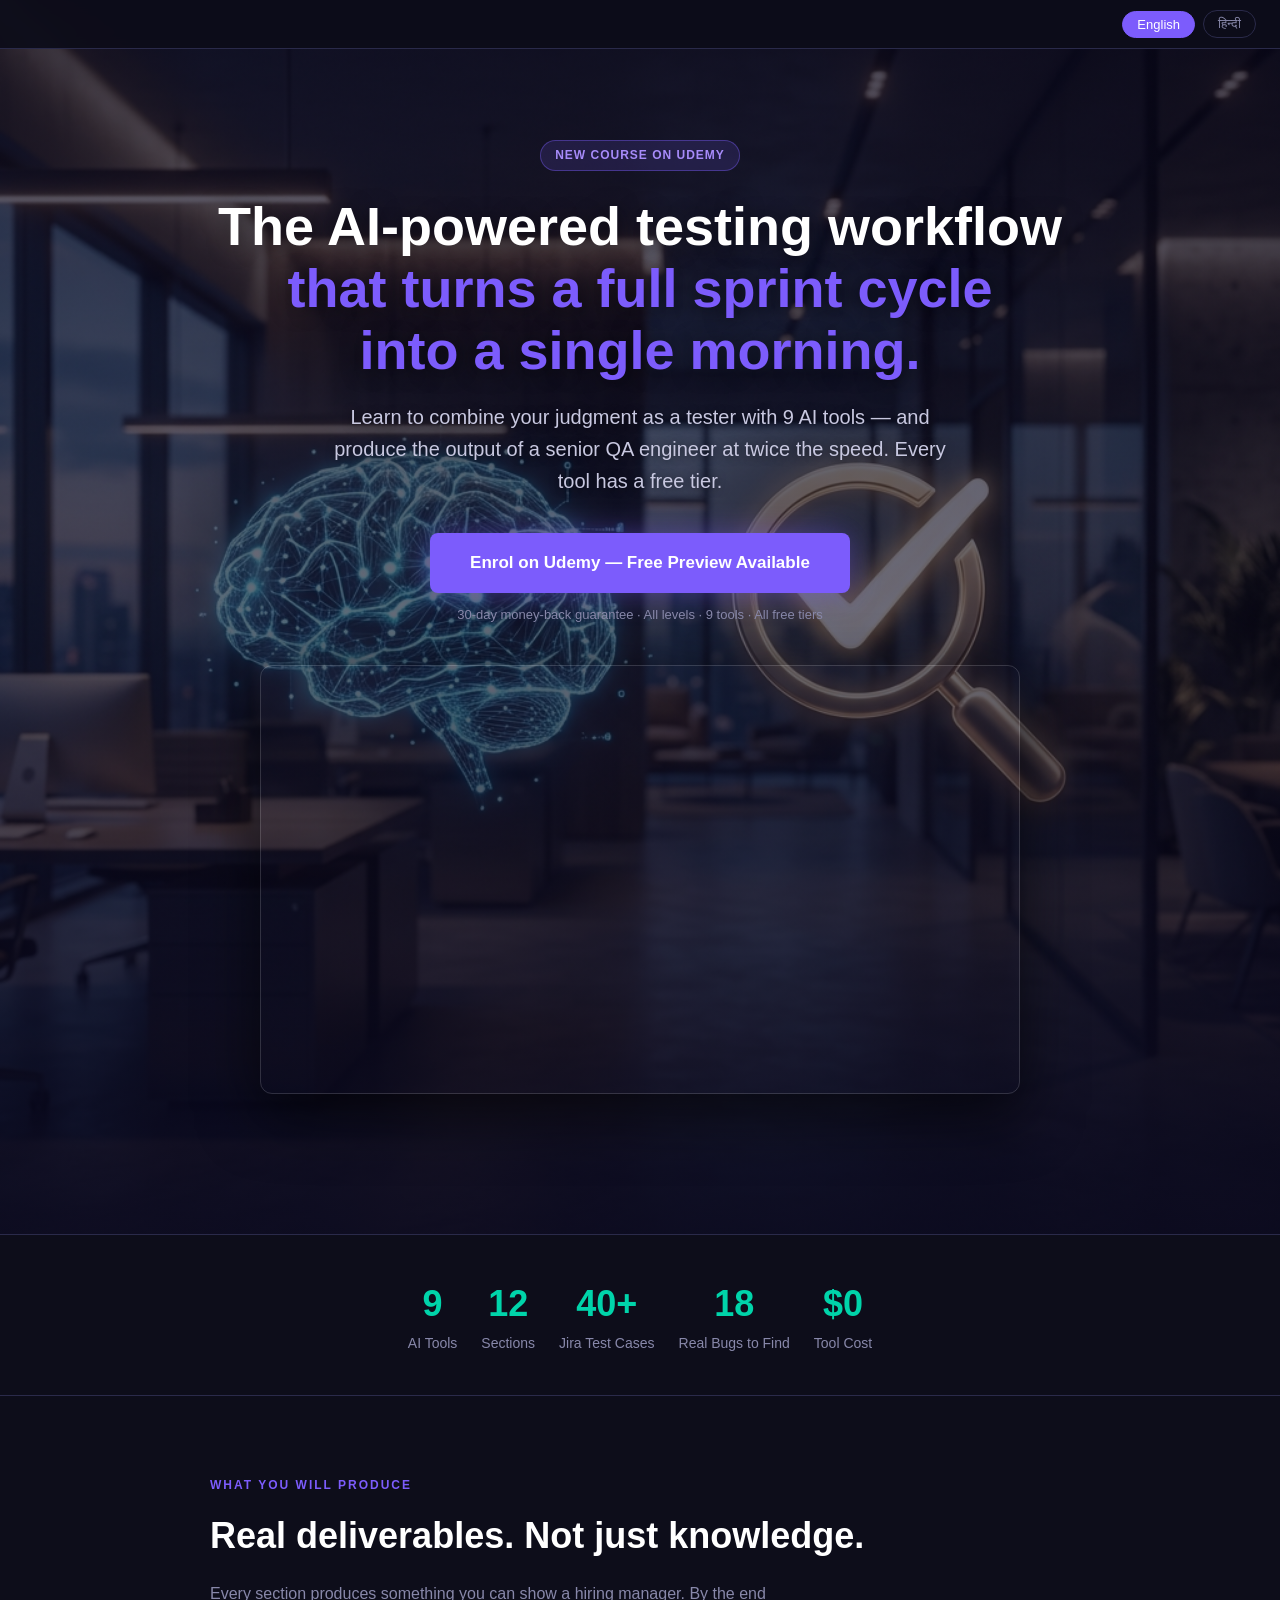
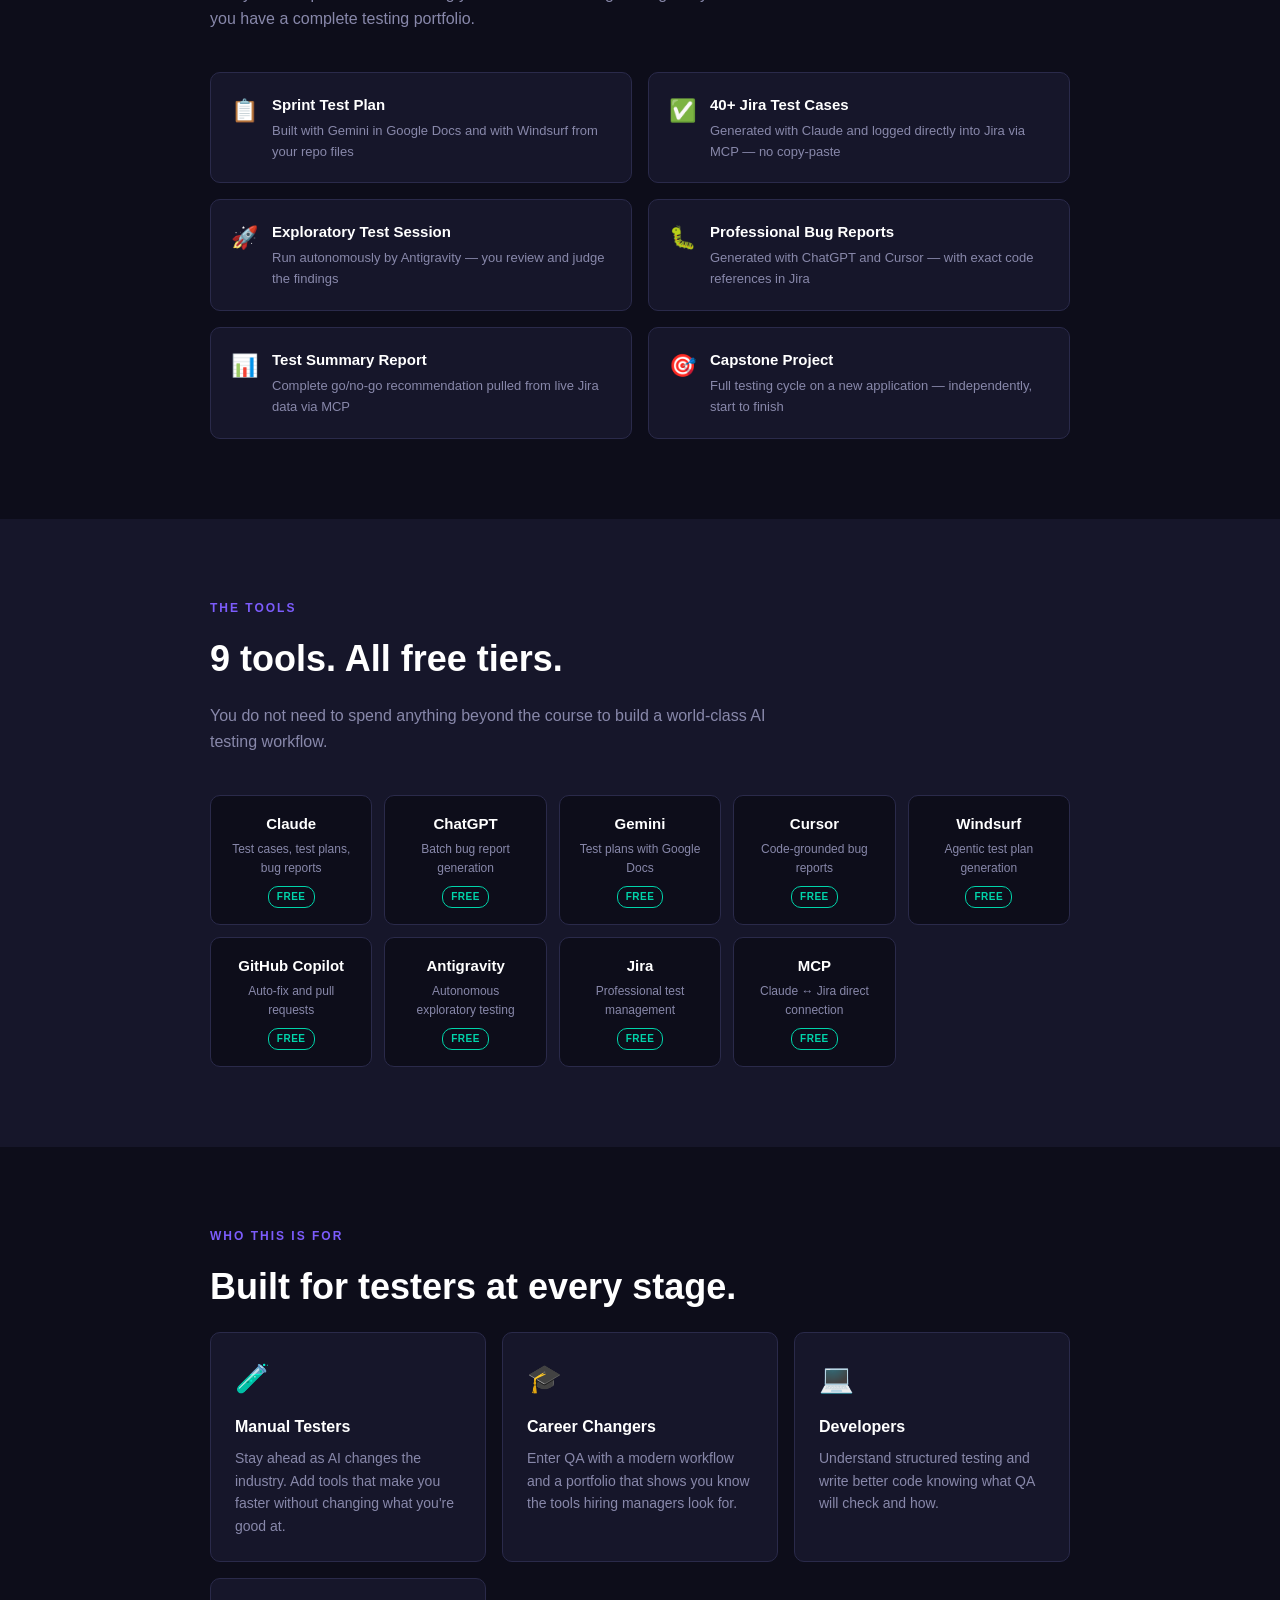
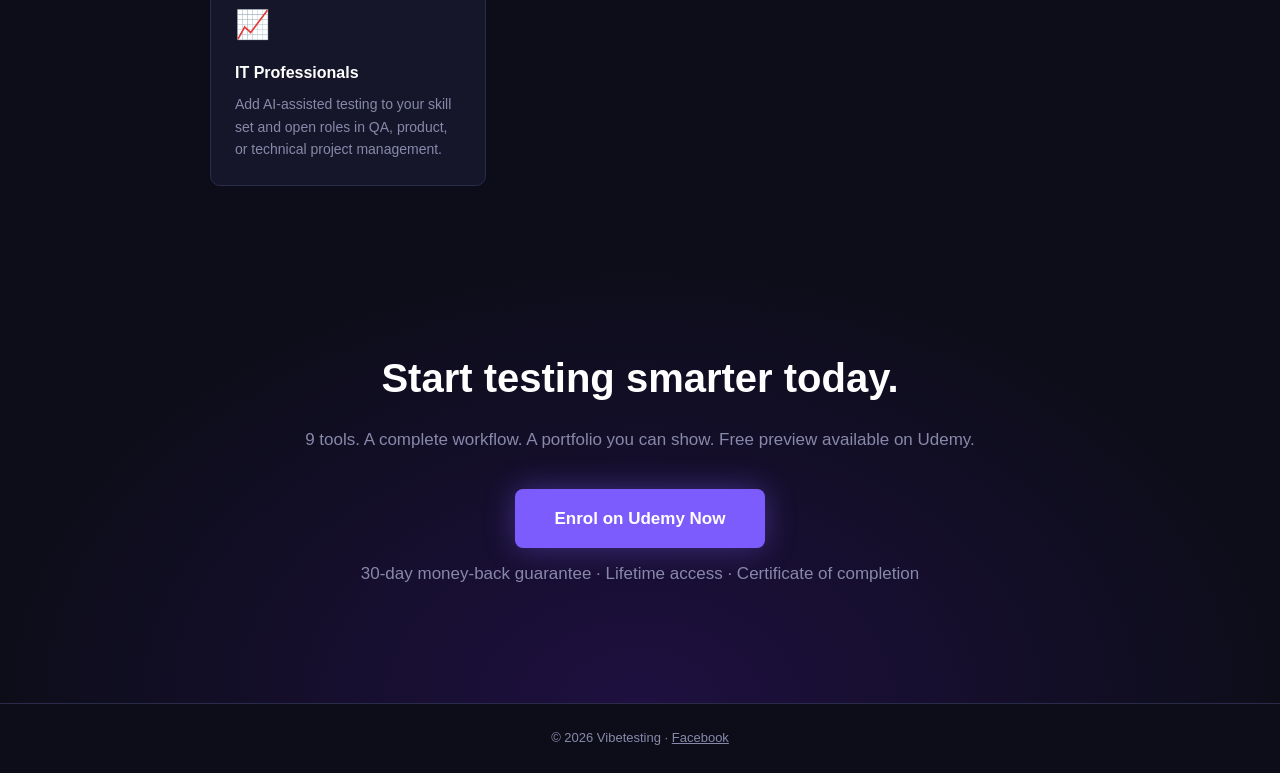
==== docs/index.html @ 184f2477 "Add Facebook Pixel 788749520782003" ====
<!DOCTYPE html>
<html lang="en">
<head>
  <meta charset="UTF-8" />
  <meta name="viewport" content="width=device-width, initial-scale=1.0" />
  <title>Vibetesting in 2026 — Manual Testing with AI Tools</title>
  <meta name="description" content="Learn the AI-powered testing workflow that turns a full sprint cycle into a single morning. 9 tools. All free tiers. Real deliverables." />

  <!-- Facebook Pixel -->
  <script>
    !function(f,b,e,v,n,t,s){if(f.fbq)return;n=f.fbq=function(){n.callMethod?
    n.callMethod.apply(n,arguments):n.queue.push(arguments)};if(!f._fbq)f._fbq=n;
    n.push=n;n.loaded=!0;n.version='2.0';n.queue=[];t=b.createElement(e);t.async=!0;
    t.src=v;s=b.getElementsByTagName(e)[0];s.parentNode.insertBefore(t,s)}(window,
    document,'script','https://connect.facebook.net/en_US/fbevents.js');
    fbq('init', '788749520782003');
    fbq('track', 'PageView');
  </script>
  <noscript>
    <img height="1" width="1" style="display:none"
      src="https://www.facebook.com/tr?id=788749520782003&ev=PageView&noscript=1"/>
  </noscript>
  <!-- End Facebook Pixel -->

  <style>
    *, *::before, *::after { box-sizing: border-box; margin: 0; padding: 0; }

    :root {
      --bg:       #0d0d1a;
      --surface:  #16162a;
      --border:   #2a2a4a;
      --accent:   #7c5cfc;
      --accent2:  #00d4aa;
      --text:     #e8e8f0;
      --muted:    #8888aa;
      --white:    #ffffff;
    }

    html { scroll-behavior: smooth; }

    body {
      font-family: -apple-system, BlinkMacSystemFont, 'Segoe UI', sans-serif;
      background: var(--bg);
      color: var(--text);
      line-height: 1.6;
    }

    /* ── LANGUAGE TOGGLE ── */
    .lang-bar {
      position: fixed;
      top: 0; left: 0; right: 0;
      z-index: 100;
      background: rgba(13,13,26,0.95);
      backdrop-filter: blur(8px);
      border-bottom: 1px solid var(--border);
      display: flex;
      justify-content: flex-end;
      align-items: center;
      padding: 10px 24px;
      gap: 8px;
    }
    .lang-btn {
      padding: 5px 14px;
      border-radius: 20px;
      border: 1px solid var(--border);
      background: transparent;
      color: var(--muted);
      font-size: 13px;
      cursor: pointer;
      transition: all 0.2s;
    }
    .lang-btn.active {
      background: var(--accent);
      border-color: var(--accent);
      color: var(--white);
    }

    /* ── SECTIONS ── */
    section { padding: 80px 24px; }
    .container { max-width: 860px; margin: 0 auto; }

    /* ── HERO ── */
    .hero {
      min-height: 100vh;
      display: flex;
      align-items: center;
      text-align: center;
      position: relative;
      background: url('hero_bg.png') center center / cover no-repeat;
    }
    .hero::before {
      content: '';
      position: absolute;
      inset: 0;
      background: linear-gradient(to bottom,
        rgba(10,8,30,0.72) 0%,
        rgba(10,8,30,0.60) 50%,
        rgba(10,8,30,0.85) 100%);
    }
    .hero .container {
      position: relative;
      z-index: 1;
      display: flex;
      flex-direction: column;
      align-items: center;
      gap: 40px;
      padding-top: 60px;
      padding-bottom: 60px;
      text-align: center;
    }
    .hero-text { width: 100%; }
    .hero-video {
      width: 100%;
      max-width: 760px;
      border-radius: 12px;
      overflow: hidden;
      border: 1px solid rgba(255,255,255,0.15);
      box-shadow: 0 20px 60px rgba(0,0,0,0.6);
    }
    .hero-video iframe {
      width: 100%;
      aspect-ratio: 16/9;
      display: block;
    }
    .hero .badge {
      display: inline-block;
      background: rgba(124,92,252,0.15);
      border: 1px solid rgba(124,92,252,0.4);
      color: #a78bfa;
      font-size: 12px;
      font-weight: 600;
      letter-spacing: 1px;
      text-transform: uppercase;
      padding: 5px 14px;
      border-radius: 20px;
      margin-bottom: 24px;
    }
    .hero h1 {
      font-size: clamp(28px, 5vw, 54px);
      font-weight: 800;
      line-height: 1.15;
      color: var(--white);
      margin-bottom: 20px;
      text-shadow: 0 2px 20px rgba(0,0,0,0.5);
    }
    .hero h1 span { color: var(--accent); }
    .hero p.subtitle {
      font-size: clamp(16px, 2.5vw, 20px);
      color: #c8c8e0;
      max-width: 620px;
      margin: 0 auto 36px;
      text-shadow: 0 1px 8px rgba(0,0,0,0.5);
    }
    .cta-btn {
      display: inline-block;
      background: var(--accent);
      color: var(--white);
      font-size: 17px;
      font-weight: 700;
      padding: 16px 40px;
      border-radius: 8px;
      text-decoration: none;
      transition: transform 0.2s, box-shadow 0.2s;
      box-shadow: 0 0 30px rgba(124,92,252,0.4);
    }
    .cta-btn:hover {
      transform: translateY(-2px);
      box-shadow: 0 0 40px rgba(124,92,252,0.6);
    }
    .cta-note {
      font-size: 13px;
      color: var(--muted);
      margin-top: 12px;
    }


    /* ── STATS ── */
    .stats {
      display: flex;
      gap: 24px;
      justify-content: center;
      flex-wrap: wrap;
      padding: 40px 24px;
      border-top: 1px solid var(--border);
      border-bottom: 1px solid var(--border);
    }
    .stat {
      text-align: center;
    }
    .stat .number {
      font-size: 36px;
      font-weight: 800;
      color: var(--accent2);
    }
    .stat .label {
      font-size: 14px;
      color: var(--muted);
    }

    /* ── DELIVERABLES ── */
    .section-label {
      font-size: 12px;
      font-weight: 700;
      letter-spacing: 2px;
      text-transform: uppercase;
      color: var(--accent);
      margin-bottom: 12px;
    }
    .section-title {
      font-size: clamp(22px, 4vw, 36px);
      font-weight: 800;
      color: var(--white);
      margin-bottom: 16px;
    }
    .section-sub {
      color: var(--muted);
      margin-bottom: 40px;
      max-width: 560px;
    }
    .deliverables {
      display: grid;
      grid-template-columns: repeat(auto-fit, minmax(280px, 1fr));
      gap: 16px;
    }
    .deliverable {
      background: var(--surface);
      border: 1px solid var(--border);
      border-radius: 10px;
      padding: 20px;
      display: flex;
      gap: 14px;
      align-items: flex-start;
    }
    .deliverable .icon {
      font-size: 22px;
      flex-shrink: 0;
    }
    .deliverable h3 {
      font-size: 15px;
      font-weight: 700;
      color: var(--white);
      margin-bottom: 4px;
    }
    .deliverable p {
      font-size: 13px;
      color: var(--muted);
    }

    /* ── TOOLS ── */
    .tools-section { background: var(--surface); }
    .tools-grid {
      display: grid;
      grid-template-columns: repeat(auto-fit, minmax(160px, 1fr));
      gap: 12px;
    }
    .tool-card {
      background: var(--bg);
      border: 1px solid var(--border);
      border-radius: 10px;
      padding: 16px;
      text-align: center;
    }
    .tool-card .tool-name {
      font-size: 15px;
      font-weight: 700;
      color: var(--white);
      margin-bottom: 4px;
    }
    .tool-card .tool-use {
      font-size: 12px;
      color: var(--muted);
    }
    .tool-card .free-badge {
      display: inline-block;
      margin-top: 8px;
      font-size: 10px;
      font-weight: 700;
      text-transform: uppercase;
      letter-spacing: 0.5px;
      color: var(--accent2);
      border: 1px solid var(--accent2);
      padding: 2px 8px;
      border-radius: 10px;
    }

    /* ── FOR WHO ── */
    .for-who-grid {
      display: grid;
      grid-template-columns: repeat(auto-fit, minmax(220px, 1fr));
      gap: 16px;
    }
    .for-card {
      background: var(--surface);
      border: 1px solid var(--border);
      border-radius: 10px;
      padding: 24px;
    }
    .for-card .icon { font-size: 28px; margin-bottom: 12px; }
    .for-card h3 { font-size: 16px; font-weight: 700; color: var(--white); margin-bottom: 8px; }
    .for-card p { font-size: 14px; color: var(--muted); }

    /* ── FINAL CTA ── */
    .final-cta {
      text-align: center;
      background: radial-gradient(ellipse at 50% 100%, #1e1040 0%, var(--bg) 70%);
    }
    .final-cta h2 {
      font-size: clamp(24px, 4vw, 40px);
      font-weight: 800;
      color: var(--white);
      margin-bottom: 16px;
    }
    .final-cta p { color: var(--muted); margin-bottom: 36px; font-size: 17px; }

    /* ── FOOTER ── */
    footer {
      text-align: center;
      padding: 24px;
      border-top: 1px solid var(--border);
      color: var(--muted);
      font-size: 13px;
    }

    /* ── LANGUAGE VISIBILITY ── */
    [data-lang="hi"] { display: none; }
    body.lang-hi [data-lang="en"] { display: none; }
    body.lang-hi [data-lang="hi"] { display: block; }
    body.lang-hi .deliverable [data-lang="hi"],
    body.lang-hi .tool-card [data-lang="hi"],
    body.lang-hi .for-card [data-lang="hi"],
    body.lang-hi .stat [data-lang="hi"] { display: block; }
    .deliverable [data-lang="hi"],
    .tool-card [data-lang="hi"],
    .for-card [data-lang="hi"],
    .stat [data-lang="hi"] { display: none; }

    @media (max-width: 600px) {
      .stats { gap: 32px; }
      section { padding: 60px 20px; }
    }
  </style>
</head>
<body>

  <!-- Language bar -->
  <div class="lang-bar">
    <button class="lang-btn active" onclick="setLang('en')" id="btn-en">English</button>
    <button class="lang-btn" onclick="setLang('hi')" id="btn-hi">हिन्दी</button>
  </div>

  <!-- ── HERO ── -->
  <section class="hero">
    <div class="container">
      <div class="hero-text">
        <div class="badge">New Course on Udemy</div>

        <h1 data-lang="en">The AI-powered testing workflow<br><span>that turns a full sprint cycle<br>into a single morning.</span></h1>
        <h1 data-lang="hi">AI-संचालित टेस्टिंग वर्कफ़्लो<br><span>जो एक पूरे स्प्रिंट को<br>एक सुबह में पूरा करता है।</span></h1>

        <p class="subtitle" data-lang="en">Learn to combine your judgment as a tester with 9 AI tools — and produce the output of a senior QA engineer at twice the speed. Every tool has a free tier.</p>
        <p class="subtitle" data-lang="hi">9 AI टूल्स के साथ अपनी टेस्टर की समझ को जोड़ना सीखें — और एक सीनियर QA इंजीनियर का आउटपुट दोगुनी स्पीड से तैयार करें। हर टूल का फ्री टियर है।</p>

        <a href="PASTE_YOUR_UDEMY_REFERRAL_LINK_HERE" class="cta-btn" onclick="fbq('track', 'Lead')" target="_blank" rel="noopener">
          <span data-lang="en">Enrol on Udemy — Free Preview Available</span>
          <span data-lang="hi" style="display:none">Udemy पर एनरोल करें — फ्री प्रीव्यू उपलब्ध</span>
        </a>
        <p class="cta-note" data-lang="en">30-day money-back guarantee · All levels · 9 tools · All free tiers</p>
        <p class="cta-note" data-lang="hi">30 दिन की मनी-बैक गारंटी · सभी स्तर · 9 टूल्स · सभी फ्री</p>
      </div>

      <div class="hero-video">
        <iframe
          src="https://www.youtube.com/embed/sXmSjo7NZlE?rel=0&modestbranding=1"
          title="Vibetesting in 2026 — Course Preview"
          frameborder="0"
          allow="accelerometer; autoplay; clipboard-write; encrypted-media; gyroscope; picture-in-picture"
          allowfullscreen>
        </iframe>
      </div>
    </div>
  </section>

  <!-- ── STATS ── -->
  <div class="stats">
    <div class="stat">
      <div class="number">9</div>
      <div class="label" data-lang="en">AI Tools</div>
      <div class="label" data-lang="hi">AI टूल्स</div>
    </div>
    <div class="stat">
      <div class="number">12</div>
      <div class="label" data-lang="en">Sections</div>
      <div class="label" data-lang="hi">सेक्शन</div>
    </div>
    <div class="stat">
      <div class="number">40+</div>
      <div class="label" data-lang="en">Jira Test Cases</div>
      <div class="label" data-lang="hi">Jira टेस्ट केसेस</div>
    </div>
    <div class="stat">
      <div class="number">18</div>
      <div class="label" data-lang="en">Real Bugs to Find</div>
      <div class="label" data-lang="hi">असली बग्स</div>
    </div>
    <div class="stat">
      <div class="number">$0</div>
      <div class="label" data-lang="en">Tool Cost</div>
      <div class="label" data-lang="hi">टूल की लागत</div>
    </div>
  </div>

  <!-- ── DELIVERABLES ── -->
  <section>
    <div class="container">
      <div class="section-label" data-lang="en">What You Will Produce</div>
      <div class="section-label" data-lang="hi">आप क्या बनाएंगे</div>

      <h2 class="section-title" data-lang="en">Real deliverables. Not just knowledge.</h2>
      <h2 class="section-title" data-lang="hi">असली आउटपुट। सिर्फ ज्ञान नहीं।</h2>

      <p class="section-sub" data-lang="en">Every section produces something you can show a hiring manager. By the end you have a complete testing portfolio.</p>
      <p class="section-sub" data-lang="hi">हर सेक्शन में कुछ ऐसा बनता है जो आप hiring manager को दिखा सकते हैं। अंत में आपके पास एक पूरा testing portfolio होगा।</p>

      <div class="deliverables">
        <div class="deliverable">
          <div class="icon">📋</div>
          <div>
            <h3 data-lang="en">Sprint Test Plan</h3>
            <h3 data-lang="hi">स्प्रिंट टेस्ट प्लान</h3>
            <p data-lang="en">Built with Gemini in Google Docs and with Windsurf from your repo files</p>
            <p data-lang="hi">Gemini और Windsurf से repo फाइल्स के आधार पर तैयार</p>
          </div>
        </div>
        <div class="deliverable">
          <div class="icon">✅</div>
          <div>
            <h3 data-lang="en">40+ Jira Test Cases</h3>
            <h3 data-lang="hi">40+ Jira टेस्ट केसेस</h3>
            <p data-lang="en">Generated with Claude and logged directly into Jira via MCP — no copy-paste</p>
            <p data-lang="hi">Claude से बनाए और MCP के जरिए सीधे Jira में लॉग किए</p>
          </div>
        </div>
        <div class="deliverable">
          <div class="icon">🚀</div>
          <div>
            <h3 data-lang="en">Exploratory Test Session</h3>
            <h3 data-lang="hi">एक्सप्लोरेटरी टेस्ट सेशन</h3>
            <p data-lang="en">Run autonomously by Antigravity — you review and judge the findings</p>
            <p data-lang="hi">Antigravity द्वारा स्वचालित रूप से चलाया गया — आप findings की समीक्षा करें</p>
          </div>
        </div>
        <div class="deliverable">
          <div class="icon">🐛</div>
          <div>
            <h3 data-lang="en">Professional Bug Reports</h3>
            <h3 data-lang="hi">प्रोफेशनल बग रिपोर्ट</h3>
            <p data-lang="en">Generated with ChatGPT and Cursor — with exact code references in Jira</p>
            <p data-lang="hi">ChatGPT और Cursor से बनाई गई — Jira में exact code references के साथ</p>
          </div>
        </div>
        <div class="deliverable">
          <div class="icon">📊</div>
          <div>
            <h3 data-lang="en">Test Summary Report</h3>
            <h3 data-lang="hi">टेस्ट समरी रिपोर्ट</h3>
            <p data-lang="en">Complete go/no-go recommendation pulled from live Jira data via MCP</p>
            <p data-lang="hi">MCP के जरिए live Jira data से complete go/no-go recommendation</p>
          </div>
        </div>
        <div class="deliverable">
          <div class="icon">🎯</div>
          <div>
            <h3 data-lang="en">Capstone Project</h3>
            <h3 data-lang="hi">कैपस्टोन प्रोजेक्ट</h3>
            <p data-lang="en">Full testing cycle on a new application — independently, start to finish</p>
            <p data-lang="hi">एक नए application पर पूरा testing cycle — स्वतंत्र रूप से, शुरू से अंत तक</p>
          </div>
        </div>
      </div>
    </div>
  </section>

  <!-- ── TOOLS ── -->
  <section class="tools-section">
    <div class="container">
      <div class="section-label" data-lang="en">The Tools</div>
      <div class="section-label" data-lang="hi">टूल्स</div>

      <h2 class="section-title" data-lang="en">9 tools. All free tiers.</h2>
      <h2 class="section-title" data-lang="hi">9 टूल्स। सभी फ्री।</h2>

      <p class="section-sub" data-lang="en">You do not need to spend anything beyond the course to build a world-class AI testing workflow.</p>
      <p class="section-sub" data-lang="hi">एक world-class AI testing workflow बनाने के लिए course के अलावा कुछ भी खर्च करने की जरूरत नहीं।</p>

      <div class="tools-grid">
        <div class="tool-card">
          <div class="tool-name">Claude</div>
          <div class="tool-use" data-lang="en">Test cases, test plans, bug reports</div>
          <div class="tool-use" data-lang="hi">टेस्ट केसेस, प्लान, बग रिपोर्ट</div>
          <div class="free-badge">Free</div>
        </div>
        <div class="tool-card">
          <div class="tool-name">ChatGPT</div>
          <div class="tool-use" data-lang="en">Batch bug report generation</div>
          <div class="tool-use" data-lang="hi">Batch बग रिपोर्ट</div>
          <div class="free-badge">Free</div>
        </div>
        <div class="tool-card">
          <div class="tool-name">Gemini</div>
          <div class="tool-use" data-lang="en">Test plans with Google Docs</div>
          <div class="tool-use" data-lang="hi">Google Docs के साथ टेस्ट प्लान</div>
          <div class="free-badge">Free</div>
        </div>
        <div class="tool-card">
          <div class="tool-name">Cursor</div>
          <div class="tool-use" data-lang="en">Code-grounded bug reports</div>
          <div class="tool-use" data-lang="hi">Code-based बग रिपोर्ट</div>
          <div class="free-badge">Free</div>
        </div>
        <div class="tool-card">
          <div class="tool-name">Windsurf</div>
          <div class="tool-use" data-lang="en">Agentic test plan generation</div>
          <div class="tool-use" data-lang="hi">Agentic टेस्ट प्लान</div>
          <div class="free-badge">Free</div>
        </div>
        <div class="tool-card">
          <div class="tool-name">GitHub Copilot</div>
          <div class="tool-use" data-lang="en">Auto-fix and pull requests</div>
          <div class="tool-use" data-lang="hi">Auto-fix और pull requests</div>
          <div class="free-badge">Free</div>
        </div>
        <div class="tool-card">
          <div class="tool-name">Antigravity</div>
          <div class="tool-use" data-lang="en">Autonomous exploratory testing</div>
          <div class="tool-use" data-lang="hi">स्वचालित exploratory testing</div>
          <div class="free-badge">Free</div>
        </div>
        <div class="tool-card">
          <div class="tool-name">Jira</div>
          <div class="tool-use" data-lang="en">Professional test management</div>
          <div class="tool-use" data-lang="hi">Professional टेस्ट मैनेजमेंट</div>
          <div class="free-badge">Free</div>
        </div>
        <div class="tool-card">
          <div class="tool-name">MCP</div>
          <div class="tool-use" data-lang="en">Claude ↔ Jira direct connection</div>
          <div class="tool-use" data-lang="hi">Claude ↔ Jira direct connection</div>
          <div class="free-badge">Free</div>
        </div>
      </div>
    </div>
  </section>

  <!-- ── FOR WHO ── -->
  <section>
    <div class="container">
      <div class="section-label" data-lang="en">Who This Is For</div>
      <div class="section-label" data-lang="hi">यह किसके लिए है</div>

      <h2 class="section-title" data-lang="en">Built for testers at every stage.</h2>
      <h2 class="section-title" data-lang="hi">हर स्तर के testers के लिए।</h2>

      <div class="for-who-grid">
        <div class="for-card">
          <div class="icon">🧪</div>
          <h3 data-lang="en">Manual Testers</h3>
          <h3 data-lang="hi">Manual Testers</h3>
          <p data-lang="en">Stay ahead as AI changes the industry. Add tools that make you faster without changing what you're good at.</p>
          <p data-lang="hi">AI के बदलाव के साथ आगे रहें। ऐसे टूल्स जोड़ें जो आपको तेज़ बनाएं।</p>
        </div>
        <div class="for-card">
          <div class="icon">🎓</div>
          <h3 data-lang="en">Career Changers</h3>
          <h3 data-lang="hi">Career Changers</h3>
          <p data-lang="en">Enter QA with a modern workflow and a portfolio that shows you know the tools hiring managers look for.</p>
          <p data-lang="hi">एक modern workflow और portfolio के साथ QA में प्रवेश करें।</p>
        </div>
        <div class="for-card">
          <div class="icon">💻</div>
          <h3 data-lang="en">Developers</h3>
          <h3 data-lang="hi">Developers</h3>
          <p data-lang="en">Understand structured testing and write better code knowing what QA will check and how.</p>
          <p data-lang="hi">Structured testing को समझें और बेहतर code लिखें।</p>
        </div>
        <div class="for-card">
          <div class="icon">📈</div>
          <h3 data-lang="en">IT Professionals</h3>
          <h3 data-lang="hi">IT Professionals</h3>
          <p data-lang="en">Add AI-assisted testing to your skill set and open roles in QA, product, or technical project management.</p>
          <p data-lang="hi">अपने skill set में AI-assisted testing जोड़ें।</p>
        </div>
      </div>
    </div>
  </section>

  <!-- ── FINAL CTA ── -->
  <section class="final-cta">
    <div class="container">
      <h2 data-lang="en">Start testing smarter today.</h2>
      <h2 data-lang="hi">आज से smarter testing शुरू करें।</h2>

      <p data-lang="en">9 tools. A complete workflow. A portfolio you can show. Free preview available on Udemy.</p>
      <p data-lang="hi">9 टूल्स। एक पूरा workflow। एक portfolio जो आप दिखा सकते हैं। Udemy पर फ्री प्रीव्यू उपलब्ध।</p>

      <a href="PASTE_YOUR_UDEMY_REFERRAL_LINK_HERE" class="cta-btn" onclick="fbq('track', 'Lead')" target="_blank" rel="noopener">
        <span data-lang="en">Enrol on Udemy Now</span>
        <span data-lang="hi" style="display:none">अभी Udemy पर एनरोल करें</span>
      </a>
      <p class="cta-note" data-lang="en">30-day money-back guarantee · Lifetime access · Certificate of completion</p>
      <p class="cta-note" data-lang="hi">30 दिन की मनी-बैक गारंटी · Lifetime access · Completion certificate</p>
    </div>
  </section>

  <footer>
    <p data-lang="en">© 2026 Vibetesting · <a href="https://www.facebook.com/vibetesting" style="color:var(--muted)">Facebook</a></p>
    <p data-lang="hi">© 2026 Vibetesting · <a href="https://www.facebook.com/vibetesting" style="color:var(--muted)">Facebook</a></p>
  </footer>

  <script>
    function setLang(lang) {
      document.body.classList.toggle('lang-hi', lang === 'hi');
      document.getElementById('btn-en').classList.toggle('active', lang === 'en');
      document.getElementById('btn-hi').classList.toggle('active', lang === 'hi');

      // Handle inline spans inside buttons
      document.querySelectorAll('.cta-btn span[data-lang]').forEach(el => {
        el.style.display = el.dataset.lang === lang ? 'inline' : 'none';
      });
    }
  </script>

</body>
</html>
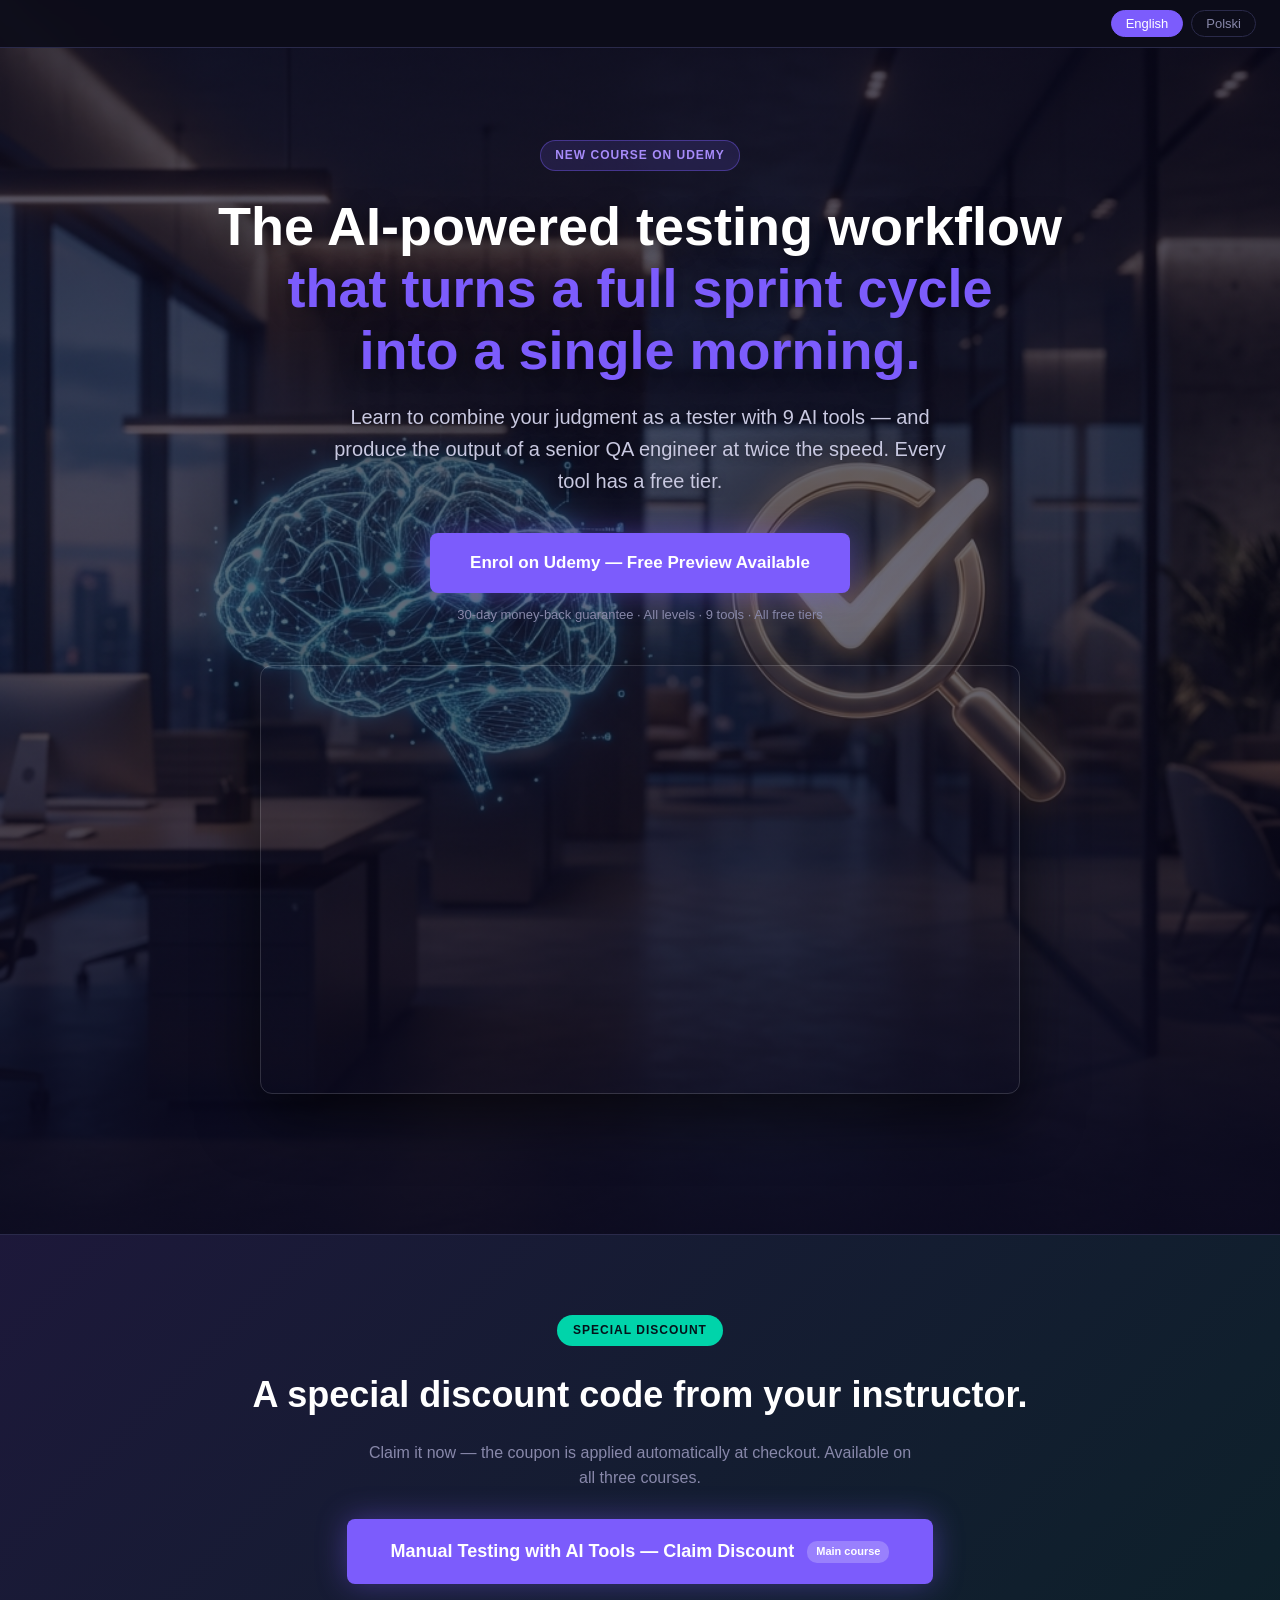
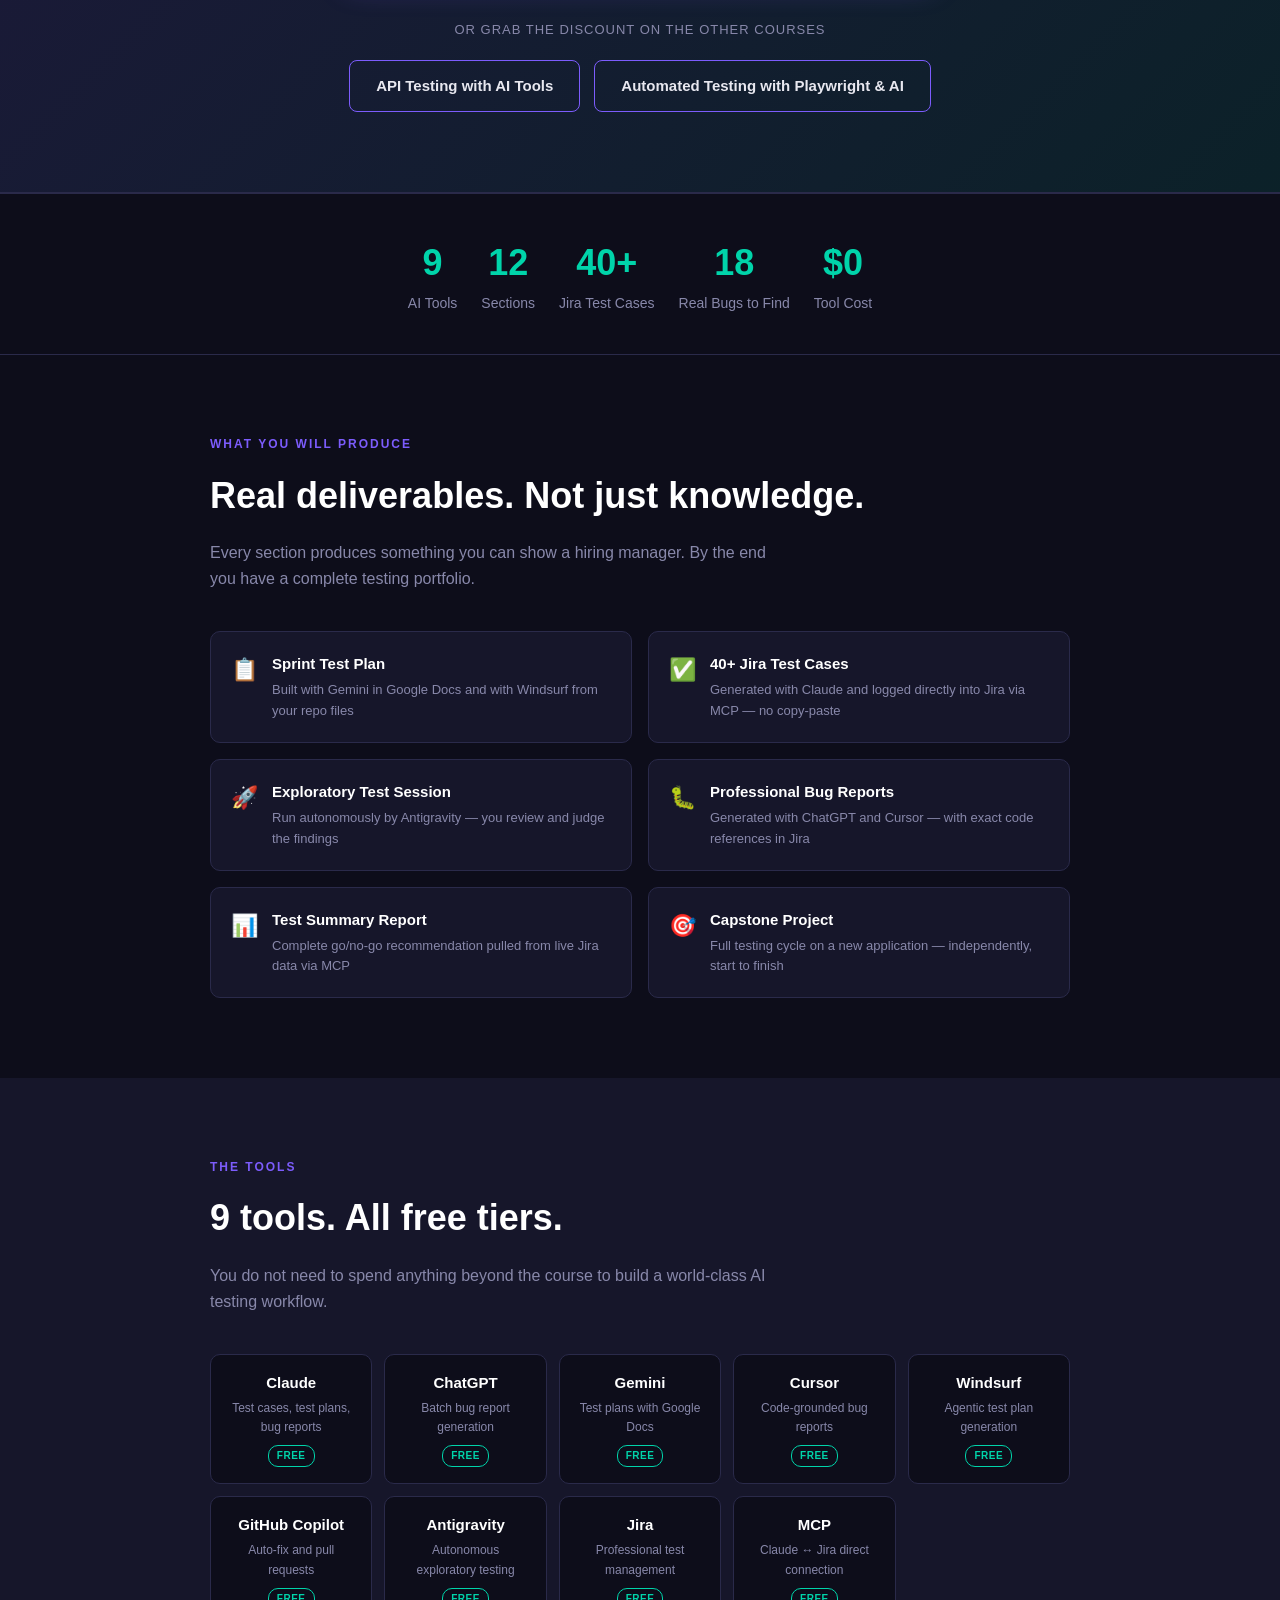
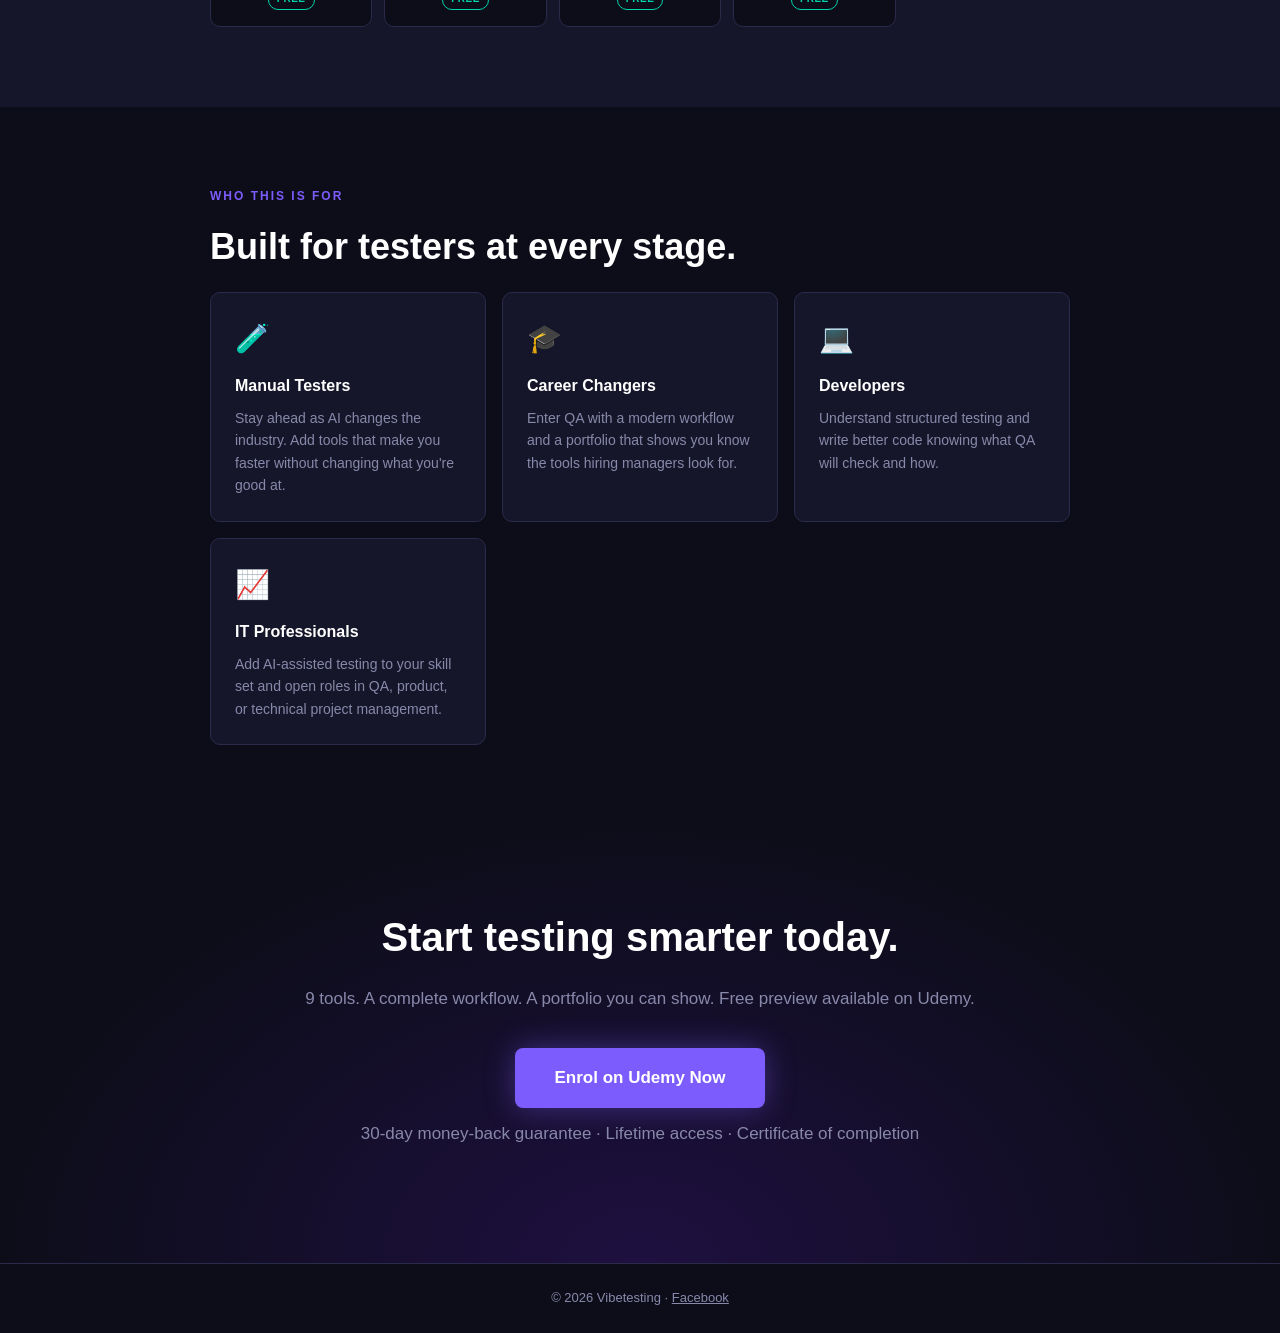
==== commit a704070c: "Add Polish language + special discount section for 3 courses - Replace Hindi with Polish across all " ====
--- a/docs/index.html
+++ b/docs/index.html
@@ -6,6 +6,8 @@
   <title>Vibetesting in 2026 — Manual Testing with AI Tools</title>
   <meta name="description" content="Learn the AI-powered testing workflow that turns a full sprint cycle into a single morning. 9 tools. All free tiers. Real deliverables." />
 
+  <meta name="facebook-domain-verification" content="fhzmi4gh1k70zel8bx4sc9qazr2sea" />
+
   <!-- Facebook Pixel -->
   <script>
     !function(f,b,e,v,n,t,s){if(f.fbq)return;n=f.fbq=function(){n.callMethod?
@@ -13,12 +15,12 @@
     n.push=n;n.loaded=!0;n.version='2.0';n.queue=[];t=b.createElement(e);t.async=!0;
     t.src=v;s=b.getElementsByTagName(e)[0];s.parentNode.insertBefore(t,s)}(window,
     document,'script','https://connect.facebook.net/en_US/fbevents.js');
-    fbq('init', '788749520782003');
+    fbq('init', '2131315400982836');
     fbq('track', 'PageView');
   </script>
   <noscript>
     <img height="1" width="1" style="display:none"
-      src="https://www.facebook.com/tr?id=788749520782003&ev=PageView&noscript=1"/>
+      src="https://www.facebook.com/tr?id=2131315400982836&ev=PageView&noscript=1"/>
   </noscript>
   <!-- End Facebook Pixel -->
 
@@ -173,6 +175,72 @@
       margin-top: 12px;
     }
 
+    /* ── SPECIAL OFFER ── */
+    .special-offer {
+      text-align: center;
+      background: linear-gradient(135deg, rgba(124,92,252,0.14), rgba(0,212,170,0.10));
+      border-top: 1px solid var(--border);
+      border-bottom: 1px solid var(--border);
+    }
+    .offer-badge {
+      display: inline-block;
+      background: var(--accent2);
+      color: #04121a;
+      font-weight: 700;
+      font-size: 12px;
+      letter-spacing: 1px;
+      text-transform: uppercase;
+      padding: 6px 16px;
+      border-radius: 20px;
+      margin-bottom: 20px;
+    }
+    .offer-buttons {
+      display: flex;
+      flex-direction: column;
+      align-items: center;
+      gap: 16px;
+      margin-top: 28px;
+    }
+    .cta-btn.primary-offer {
+      font-size: 18px;
+      padding: 18px 44px;
+    }
+    .offer-tag {
+      display: inline-block;
+      margin-left: 8px;
+      font-size: 11px;
+      font-weight: 700;
+      background: rgba(255,255,255,0.22);
+      padding: 2px 9px;
+      border-radius: 10px;
+      vertical-align: middle;
+    }
+    .secondary-row {
+      display: flex;
+      gap: 14px;
+      flex-wrap: wrap;
+      justify-content: center;
+    }
+    .cta-btn.secondary {
+      background: transparent;
+      color: var(--text);
+      border: 1px solid var(--accent);
+      box-shadow: none;
+      font-size: 15px;
+      padding: 13px 26px;
+    }
+    .cta-btn.secondary:hover {
+      background: rgba(124,92,252,0.18);
+      box-shadow: none;
+    }
+    .offer-courses-label {
+      font-size: 13px;
+      color: var(--muted);
+      margin-top: 20px;
+      margin-bottom: 4px;
+      text-transform: uppercase;
+      letter-spacing: 1px;
+    }
 
     /* ── STATS ── */
     .stats {
@@ -322,17 +390,17 @@
     }
 
     /* ── LANGUAGE VISIBILITY ── */
-    [data-lang="hi"] { display: none; }
-    body.lang-hi [data-lang="en"] { display: none; }
-    body.lang-hi [data-lang="hi"] { display: block; }
-    body.lang-hi .deliverable [data-lang="hi"],
-    body.lang-hi .tool-card [data-lang="hi"],
-    body.lang-hi .for-card [data-lang="hi"],
-    body.lang-hi .stat [data-lang="hi"] { display: block; }
-    .deliverable [data-lang="hi"],
-    .tool-card [data-lang="hi"],
-    .for-card [data-lang="hi"],
-    .stat [data-lang="hi"] { display: none; }
+    [data-lang="pl"] { display: none; }
+    body.lang-pl [data-lang="en"] { display: none; }
+    body.lang-pl [data-lang="pl"] { display: block; }
+    body.lang-pl .deliverable [data-lang="pl"],
+    body.lang-pl .tool-card [data-lang="pl"],
+    body.lang-pl .for-card [data-lang="pl"],
+    body.lang-pl .stat [data-lang="pl"] { display: block; }
+    .deliverable [data-lang="pl"],
+    .tool-card [data-lang="pl"],
+    .for-card [data-lang="pl"],
+    .stat [data-lang="pl"] { display: none; }
 
     @media (max-width: 600px) {
       .stats { gap: 32px; }
@@ -345,7 +413,7 @@
   <!-- Language bar -->
   <div class="lang-bar">
     <button class="lang-btn active" onclick="setLang('en')" id="btn-en">English</button>
-    <button class="lang-btn" onclick="setLang('hi')" id="btn-hi">हिन्दी</button>
+    <button class="lang-btn" onclick="setLang('pl')" id="btn-pl">Polski</button>
   </div>
 
   <!-- ── HERO ── -->
@@ -355,17 +423,17 @@
         <div class="badge">New Course on Udemy</div>
 
         <h1 data-lang="en">The AI-powered testing workflow<br><span>that turns a full sprint cycle<br>into a single morning.</span></h1>
-        <h1 data-lang="hi">AI-संचालित टेस्टिंग वर्कफ़्लो<br><span>जो एक पूरे स्प्रिंट को<br>एक सुबह में पूरा करता है।</span></h1>
+        <h1 data-lang="pl">Testowy workflow napędzany AI,<br><span>który zamienia cały cykl sprintu<br>w jeden poranek.</span></h1>
 
         <p class="subtitle" data-lang="en">Learn to combine your judgment as a tester with 9 AI tools — and produce the output of a senior QA engineer at twice the speed. Every tool has a free tier.</p>
-        <p class="subtitle" data-lang="hi">9 AI टूल्स के साथ अपनी टेस्टर की समझ को जोड़ना सीखें — और एक सीनियर QA इंजीनियर का आउटपुट दोगुनी स्पीड से तैयार करें। हर टूल का फ्री टियर है।</p>
-
-        <a href="PASTE_YOUR_UDEMY_REFERRAL_LINK_HERE" class="cta-btn" onclick="fbq('track', 'Lead')" target="_blank" rel="noopener">
+        <p class="subtitle" data-lang="pl">Naucz się łączyć swoją wiedzę testera z 9 narzędziami AI — i twórz efekty pracy starszego inżyniera QA dwa razy szybciej. Każde narzędzie ma darmowy plan.</p>
+
+        <a href="https://www.udemy.com/course/vibetesting-in-2026/?couponCode=40F3C1D1B196C6DA8101" class="cta-btn" onclick="fbq('track', 'Lead')" target="_blank" rel="noopener">
           <span data-lang="en">Enrol on Udemy — Free Preview Available</span>
-          <span data-lang="hi" style="display:none">Udemy पर एनरोल करें — फ्री प्रीव्यू उपलब्ध</span>
+          <span data-lang="pl" style="display:none">Zapisz się na Udemy — dostępny darmowy podgląd</span>
         </a>
         <p class="cta-note" data-lang="en">30-day money-back guarantee · All levels · 9 tools · All free tiers</p>
-        <p class="cta-note" data-lang="hi">30 दिन की मनी-बैक गारंटी · सभी स्तर · 9 टूल्स · सभी फ्री</p>
+        <p class="cta-note" data-lang="pl">30-dniowa gwarancja zwrotu pieniędzy · Wszystkie poziomy · 9 narzędzi · Wszystkie darmowe</p>
       </div>
 
       <div class="hero-video">
@@ -380,32 +448,79 @@
     </div>
   </section>
 
+  <!-- ── SPECIAL OFFER ── -->
+  <section class="special-offer">
+    <div class="container">
+      <div class="offer-badge">
+        <span data-lang="en">Special Discount</span>
+        <span data-lang="pl" style="display:none">Specjalna zniżka</span>
+      </div>
+
+      <h2 class="section-title" data-lang="en">A special discount code from your instructor.</h2>
+      <h2 class="section-title" data-lang="pl">Specjalny kod rabatowy od prowadzącego.</h2>
+
+      <p class="section-sub" style="margin: 0 auto;" data-lang="en">Claim it now — the coupon is applied automatically at checkout. Available on all three courses.</p>
+      <p class="section-sub" style="margin: 0 auto;" data-lang="pl">Odbierz go teraz — kod zostanie zastosowany automatycznie przy zakupie. Dostępny na wszystkich trzech kursach.</p>
+
+      <div class="offer-buttons">
+        <!-- MAIN COURSE — Manual Testing -->
+        <a href="https://www.udemy.com/course/vibetesting-in-2026/?couponCode=40F3C1D1B196C6DA8101" class="cta-btn primary-offer" onclick="fbq('track', 'Lead')" target="_blank" rel="noopener">
+          <span data-lang="en">Manual Testing with AI Tools — Claim Discount</span>
+          <span data-lang="pl" style="display:none">Manual Testing z narzędziami AI — Odbierz zniżkę</span>
+          <span class="offer-tag">
+            <span data-lang="en">Main course</span>
+            <span data-lang="pl" style="display:none">Kurs główny</span>
+          </span>
+        </a>
+
+        <div class="offer-courses-label">
+          <span data-lang="en">Or grab the discount on the other courses</span>
+          <span data-lang="pl" style="display:none">Albo odbierz zniżkę na pozostałe kursy</span>
+        </div>
+
+        <div class="secondary-row">
+          <!-- API Testing -->
+          <a href="https://www.udemy.com/course/vibe-testing-in-2026-api-testing-with-ai-tools/?couponCode=5EF4C17036D14B857814" class="cta-btn secondary" onclick="fbq('track', 'Lead')" target="_blank" rel="noopener">
+            <span data-lang="en">API Testing with AI Tools</span>
+            <span data-lang="pl" style="display:none">API Testing z narzędziami AI</span>
+          </a>
+
+          <!-- Playwright -->
+          <a href="https://www.udemy.com/course/vibetesting-in-2026-automated-testing-with-playwright-ai/?couponCode=2F4F4B8A409FAF528E2B" class="cta-btn secondary" onclick="fbq('track', 'Lead')" target="_blank" rel="noopener">
+            <span data-lang="en">Automated Testing with Playwright &amp; AI</span>
+            <span data-lang="pl" style="display:none">Automatyzacja testów z Playwright i AI</span>
+          </a>
+        </div>
+      </div>
+    </div>
+  </section>
+
   <!-- ── STATS ── -->
   <div class="stats">
     <div class="stat">
       <div class="number">9</div>
       <div class="label" data-lang="en">AI Tools</div>
-      <div class="label" data-lang="hi">AI टूल्स</div>
+      <div class="label" data-lang="pl">Narzędzia AI</div>
     </div>
     <div class="stat">
       <div class="number">12</div>
       <div class="label" data-lang="en">Sections</div>
-      <div class="label" data-lang="hi">सेक्शन</div>
+      <div class="label" data-lang="pl">Sekcje</div>
     </div>
     <div class="stat">
       <div class="number">40+</div>
       <div class="label" data-lang="en">Jira Test Cases</div>
-      <div class="label" data-lang="hi">Jira टेस्ट केसेस</div>
+      <div class="label" data-lang="pl">Przypadki testowe w Jira</div>
     </div>
     <div class="stat">
       <div class="number">18</div>
       <div class="label" data-lang="en">Real Bugs to Find</div>
-      <div class="label" data-lang="hi">असली बग्स</div>
+      <div class="label" data-lang="pl">Prawdziwe błędy do znalezienia</div>
     </div>
     <div class="stat">
       <div class="number">$0</div>
       <div class="label" data-lang="en">Tool Cost</div>
-      <div class="label" data-lang="hi">टूल की लागत</div>
+      <div class="label" data-lang="pl">Koszt narzędzi</div>
     </div>
   </div>
 
@@ -413,67 +528,67 @@
   <section>
     <div class="container">
       <div class="section-label" data-lang="en">What You Will Produce</div>
-      <div class="section-label" data-lang="hi">आप क्या बनाएंगे</div>
+      <div class="section-label" data-lang="pl">Co stworzysz</div>
 
       <h2 class="section-title" data-lang="en">Real deliverables. Not just knowledge.</h2>
-      <h2 class="section-title" data-lang="hi">असली आउटपुट। सिर्फ ज्ञान नहीं।</h2>
+      <h2 class="section-title" data-lang="pl">Prawdziwe rezultaty. Nie tylko wiedza.</h2>
 
       <p class="section-sub" data-lang="en">Every section produces something you can show a hiring manager. By the end you have a complete testing portfolio.</p>
-      <p class="section-sub" data-lang="hi">हर सेक्शन में कुछ ऐसा बनता है जो आप hiring manager को दिखा सकते हैं। अंत में आपके पास एक पूरा testing portfolio होगा।</p>
+      <p class="section-sub" data-lang="pl">Każda sekcja tworzy coś, co możesz pokazać rekruterowi. Na końcu masz kompletne portfolio testera.</p>
 
       <div class="deliverables">
         <div class="deliverable">
           <div class="icon">📋</div>
           <div>
             <h3 data-lang="en">Sprint Test Plan</h3>
-            <h3 data-lang="hi">स्प्रिंट टेस्ट प्लान</h3>
+            <h3 data-lang="pl">Plan testów sprintu</h3>
             <p data-lang="en">Built with Gemini in Google Docs and with Windsurf from your repo files</p>
-            <p data-lang="hi">Gemini और Windsurf से repo फाइल्स के आधार पर तैयार</p>
+            <p data-lang="pl">Zbudowany z Gemini w Google Docs oraz z Windsurf na podstawie plików repozytorium</p>
           </div>
         </div>
         <div class="deliverable">
           <div class="icon">✅</div>
           <div>
             <h3 data-lang="en">40+ Jira Test Cases</h3>
-            <h3 data-lang="hi">40+ Jira टेस्ट केसेस</h3>
+            <h3 data-lang="pl">40+ przypadków testowych w Jira</h3>
             <p data-lang="en">Generated with Claude and logged directly into Jira via MCP — no copy-paste</p>
-            <p data-lang="hi">Claude से बनाए और MCP के जरिए सीधे Jira में लॉग किए</p>
+            <p data-lang="pl">Wygenerowane z Claude i zapisane bezpośrednio w Jira przez MCP — bez kopiowania</p>
           </div>
         </div>
         <div class="deliverable">
           <div class="icon">🚀</div>
           <div>
             <h3 data-lang="en">Exploratory Test Session</h3>
-            <h3 data-lang="hi">एक्सप्लोरेटरी टेस्ट सेशन</h3>
+            <h3 data-lang="pl">Sesja testów eksploracyjnych</h3>
             <p data-lang="en">Run autonomously by Antigravity — you review and judge the findings</p>
-            <p data-lang="hi">Antigravity द्वारा स्वचालित रूप से चलाया गया — आप findings की समीक्षा करें</p>
+            <p data-lang="pl">Uruchomiona autonomicznie przez Antigravity — Ty oceniasz i weryfikujesz wyniki</p>
           </div>
         </div>
         <div class="deliverable">
           <div class="icon">🐛</div>
           <div>
             <h3 data-lang="en">Professional Bug Reports</h3>
-            <h3 data-lang="hi">प्रोफेशनल बग रिपोर्ट</h3>
+            <h3 data-lang="pl">Profesjonalne raporty błędów</h3>
             <p data-lang="en">Generated with ChatGPT and Cursor — with exact code references in Jira</p>
-            <p data-lang="hi">ChatGPT और Cursor से बनाई गई — Jira में exact code references के साथ</p>
+            <p data-lang="pl">Tworzone z ChatGPT i Cursor — z dokładnymi odniesieniami do kodu w Jira</p>
           </div>
         </div>
         <div class="deliverable">
           <div class="icon">📊</div>
           <div>
             <h3 data-lang="en">Test Summary Report</h3>
-            <h3 data-lang="hi">टेस्ट समरी रिपोर्ट</h3>
+            <h3 data-lang="pl">Raport podsumowujący testy</h3>
             <p data-lang="en">Complete go/no-go recommendation pulled from live Jira data via MCP</p>
-            <p data-lang="hi">MCP के जरिए live Jira data से complete go/no-go recommendation</p>
+            <p data-lang="pl">Pełna rekomendacja go/no-go na podstawie danych z Jira na żywo przez MCP</p>
           </div>
         </div>
         <div class="deliverable">
           <div class="icon">🎯</div>
           <div>
             <h3 data-lang="en">Capstone Project</h3>
-            <h3 data-lang="hi">कैपस्टोन प्रोजेक्ट</h3>
+            <h3 data-lang="pl">Projekt końcowy</h3>
             <p data-lang="en">Full testing cycle on a new application — independently, start to finish</p>
-            <p data-lang="hi">एक नए application पर पूरा testing cycle — स्वतंत्र रूप से, शुरू से अंत तक</p>
+            <p data-lang="pl">Pełny cykl testowania nowej aplikacji — samodzielnie, od początku do końca</p>
           </div>
         </div>
       </div>
@@ -484,67 +599,67 @@
   <section class="tools-section">
     <div class="container">
       <div class="section-label" data-lang="en">The Tools</div>
-      <div class="section-label" data-lang="hi">टूल्स</div>
+      <div class="section-label" data-lang="pl">Narzędzia</div>
 
       <h2 class="section-title" data-lang="en">9 tools. All free tiers.</h2>
-      <h2 class="section-title" data-lang="hi">9 टूल्स। सभी फ्री।</h2>
+      <h2 class="section-title" data-lang="pl">9 narzędzi. Wszystkie darmowe.</h2>
 
       <p class="section-sub" data-lang="en">You do not need to spend anything beyond the course to build a world-class AI testing workflow.</p>
-      <p class="section-sub" data-lang="hi">एक world-class AI testing workflow बनाने के लिए course के अलावा कुछ भी खर्च करने की जरूरत नहीं।</p>
+      <p class="section-sub" data-lang="pl">Nie musisz wydawać nic poza kursem, aby zbudować światowej klasy workflow testowy z AI.</p>
 
       <div class="tools-grid">
         <div class="tool-card">
           <div class="tool-name">Claude</div>
           <div class="tool-use" data-lang="en">Test cases, test plans, bug reports</div>
-          <div class="tool-use" data-lang="hi">टेस्ट केसेस, प्लान, बग रिपोर्ट</div>
+          <div class="tool-use" data-lang="pl">Przypadki testowe, plany, raporty błędów</div>
           <div class="free-badge">Free</div>
         </div>
         <div class="tool-card">
           <div class="tool-name">ChatGPT</div>
           <div class="tool-use" data-lang="en">Batch bug report generation</div>
-          <div class="tool-use" data-lang="hi">Batch बग रिपोर्ट</div>
+          <div class="tool-use" data-lang="pl">Masowe generowanie raportów błędów</div>
           <div class="free-badge">Free</div>
         </div>
         <div class="tool-card">
           <div class="tool-name">Gemini</div>
           <div class="tool-use" data-lang="en">Test plans with Google Docs</div>
-          <div class="tool-use" data-lang="hi">Google Docs के साथ टेस्ट प्लान</div>
+          <div class="tool-use" data-lang="pl">Plany testów z Google Docs</div>
           <div class="free-badge">Free</div>
         </div>
         <div class="tool-card">
           <div class="tool-name">Cursor</div>
           <div class="tool-use" data-lang="en">Code-grounded bug reports</div>
-          <div class="tool-use" data-lang="hi">Code-based बग रिपोर्ट</div>
+          <div class="tool-use" data-lang="pl">Raporty błędów oparte na kodzie</div>
           <div class="free-badge">Free</div>
         </div>
         <div class="tool-card">
           <div class="tool-name">Windsurf</div>
           <div class="tool-use" data-lang="en">Agentic test plan generation</div>
-          <div class="tool-use" data-lang="hi">Agentic टेस्ट प्लान</div>
+          <div class="tool-use" data-lang="pl">Agentowe tworzenie planów testów</div>
           <div class="free-badge">Free</div>
         </div>
         <div class="tool-card">
           <div class="tool-name">GitHub Copilot</div>
           <div class="tool-use" data-lang="en">Auto-fix and pull requests</div>
-          <div class="tool-use" data-lang="hi">Auto-fix और pull requests</div>
+          <div class="tool-use" data-lang="pl">Auto-poprawki i pull requesty</div>
           <div class="free-badge">Free</div>
         </div>
         <div class="tool-card">
           <div class="tool-name">Antigravity</div>
           <div class="tool-use" data-lang="en">Autonomous exploratory testing</div>
-          <div class="tool-use" data-lang="hi">स्वचालित exploratory testing</div>
+          <div class="tool-use" data-lang="pl">Autonomiczne testy eksploracyjne</div>
           <div class="free-badge">Free</div>
         </div>
         <div class="tool-card">
           <div class="tool-name">Jira</div>
           <div class="tool-use" data-lang="en">Professional test management</div>
-          <div class="tool-use" data-lang="hi">Professional टेस्ट मैनेजमेंट</div>
+          <div class="tool-use" data-lang="pl">Profesjonalne zarządzanie testami</div>
           <div class="free-badge">Free</div>
         </div>
         <div class="tool-card">
           <div class="tool-name">MCP</div>
           <div class="tool-use" data-lang="en">Claude ↔ Jira direct connection</div>
-          <div class="tool-use" data-lang="hi">Claude ↔ Jira direct connection</div>
+          <div class="tool-use" data-lang="pl">Bezpośrednie połączenie Claude ↔ Jira</div>
           <div class="free-badge">Free</div>
         </div>
       </div>
@@ -555,39 +670,39 @@
   <section>
     <div class="container">
       <div class="section-label" data-lang="en">Who This Is For</div>
-      <div class="section-label" data-lang="hi">यह किसके लिए है</div>
+      <div class="section-label" data-lang="pl">Dla kogo to jest</div>
 
       <h2 class="section-title" data-lang="en">Built for testers at every stage.</h2>
-      <h2 class="section-title" data-lang="hi">हर स्तर के testers के लिए।</h2>
+      <h2 class="section-title" data-lang="pl">Stworzony dla testerów na każdym etapie.</h2>
 
       <div class="for-who-grid">
         <div class="for-card">
           <div class="icon">🧪</div>
           <h3 data-lang="en">Manual Testers</h3>
-          <h3 data-lang="hi">Manual Testers</h3>
+          <h3 data-lang="pl">Testerzy manualni</h3>
           <p data-lang="en">Stay ahead as AI changes the industry. Add tools that make you faster without changing what you're good at.</p>
-          <p data-lang="hi">AI के बदलाव के साथ आगे रहें। ऐसे टूल्स जोड़ें जो आपको तेज़ बनाएं।</p>
+          <p data-lang="pl">Bądź o krok przed zmianami, które AI wnosi do branży. Dodaj narzędzia, które przyspieszą Twoją pracę, bez zmiany tego, w czym jesteś dobry.</p>
         </div>
         <div class="for-card">
           <div class="icon">🎓</div>
           <h3 data-lang="en">Career Changers</h3>
-          <h3 data-lang="hi">Career Changers</h3>
+          <h3 data-lang="pl">Zmieniający karierę</h3>
           <p data-lang="en">Enter QA with a modern workflow and a portfolio that shows you know the tools hiring managers look for.</p>
-          <p data-lang="hi">एक modern workflow और portfolio के साथ QA में प्रवेश करें।</p>
+          <p data-lang="pl">Wejdź do QA z nowoczesnym workflow i portfolio, które pokazuje znajomość poszukiwanych narzędzi.</p>
         </div>
         <div class="for-card">
           <div class="icon">💻</div>
           <h3 data-lang="en">Developers</h3>
-          <h3 data-lang="hi">Developers</h3>
+          <h3 data-lang="pl">Programiści</h3>
           <p data-lang="en">Understand structured testing and write better code knowing what QA will check and how.</p>
-          <p data-lang="hi">Structured testing को समझें और बेहतर code लिखें।</p>
+          <p data-lang="pl">Zrozum ustrukturyzowane testowanie i pisz lepszy kod, wiedząc co i jak sprawdzi QA.</p>
         </div>
         <div class="for-card">
           <div class="icon">📈</div>
           <h3 data-lang="en">IT Professionals</h3>
-          <h3 data-lang="hi">IT Professionals</h3>
+          <h3 data-lang="pl">Specjaliści IT</h3>
           <p data-lang="en">Add AI-assisted testing to your skill set and open roles in QA, product, or technical project management.</p>
-          <p data-lang="hi">अपने skill set में AI-assisted testing जोड़ें।</p>
+          <p data-lang="pl">Dodaj testowanie wspierane przez AI do swoich umiejętności i otwórz drzwi do ról w QA, produkcie lub zarządzaniu projektami.</p>
         </div>
       </div>
     </div>
@@ -597,30 +712,30 @@
   <section class="final-cta">
     <div class="container">
       <h2 data-lang="en">Start testing smarter today.</h2>
-      <h2 data-lang="hi">आज से smarter testing शुरू करें।</h2>
+      <h2 data-lang="pl">Zacznij testować mądrzej już dziś.</h2>
 
       <p data-lang="en">9 tools. A complete workflow. A portfolio you can show. Free preview available on Udemy.</p>
-      <p data-lang="hi">9 टूल्स। एक पूरा workflow। एक portfolio जो आप दिखा सकते हैं। Udemy पर फ्री प्रीव्यू उपलब्ध।</p>
-
-      <a href="PASTE_YOUR_UDEMY_REFERRAL_LINK_HERE" class="cta-btn" onclick="fbq('track', 'Lead')" target="_blank" rel="noopener">
+      <p data-lang="pl">9 narzędzi. Kompletny workflow. Portfolio, które możesz pokazać. Darmowy podgląd na Udemy.</p>
+
+      <a href="https://www.udemy.com/course/vibetesting-in-2026/?couponCode=40F3C1D1B196C6DA8101" class="cta-btn" onclick="fbq('track', 'Lead')" target="_blank" rel="noopener">
         <span data-lang="en">Enrol on Udemy Now</span>
-        <span data-lang="hi" style="display:none">अभी Udemy पर एनरोल करें</span>
+        <span data-lang="pl" style="display:none">Zapisz się teraz na Udemy</span>
       </a>
       <p class="cta-note" data-lang="en">30-day money-back guarantee · Lifetime access · Certificate of completion</p>
-      <p class="cta-note" data-lang="hi">30 दिन की मनी-बैक गारंटी · Lifetime access · Completion certificate</p>
+      <p class="cta-note" data-lang="pl">30-dniowa gwarancja zwrotu · Dostęp na zawsze · Certyfikat ukończenia</p>
     </div>
   </section>
 
   <footer>
     <p data-lang="en">© 2026 Vibetesting · <a href="https://www.facebook.com/vibetesting" style="color:var(--muted)">Facebook</a></p>
-    <p data-lang="hi">© 2026 Vibetesting · <a href="https://www.facebook.com/vibetesting" style="color:var(--muted)">Facebook</a></p>
+    <p data-lang="pl">© 2026 Vibetesting · <a href="https://www.facebook.com/vibetesting" style="color:var(--muted)">Facebook</a></p>
   </footer>
 
   <script>
     function setLang(lang) {
-      document.body.classList.toggle('lang-hi', lang === 'hi');
+      document.body.classList.toggle('lang-pl', lang === 'pl');
       document.getElementById('btn-en').classList.toggle('active', lang === 'en');
-      document.getElementById('btn-hi').classList.toggle('active', lang === 'hi');
+      document.getElementById('btn-pl').classList.toggle('active', lang === 'pl');
 
       // Handle inline spans inside buttons
       document.querySelectorAll('.cta-btn span[data-lang]').forEach(el => {
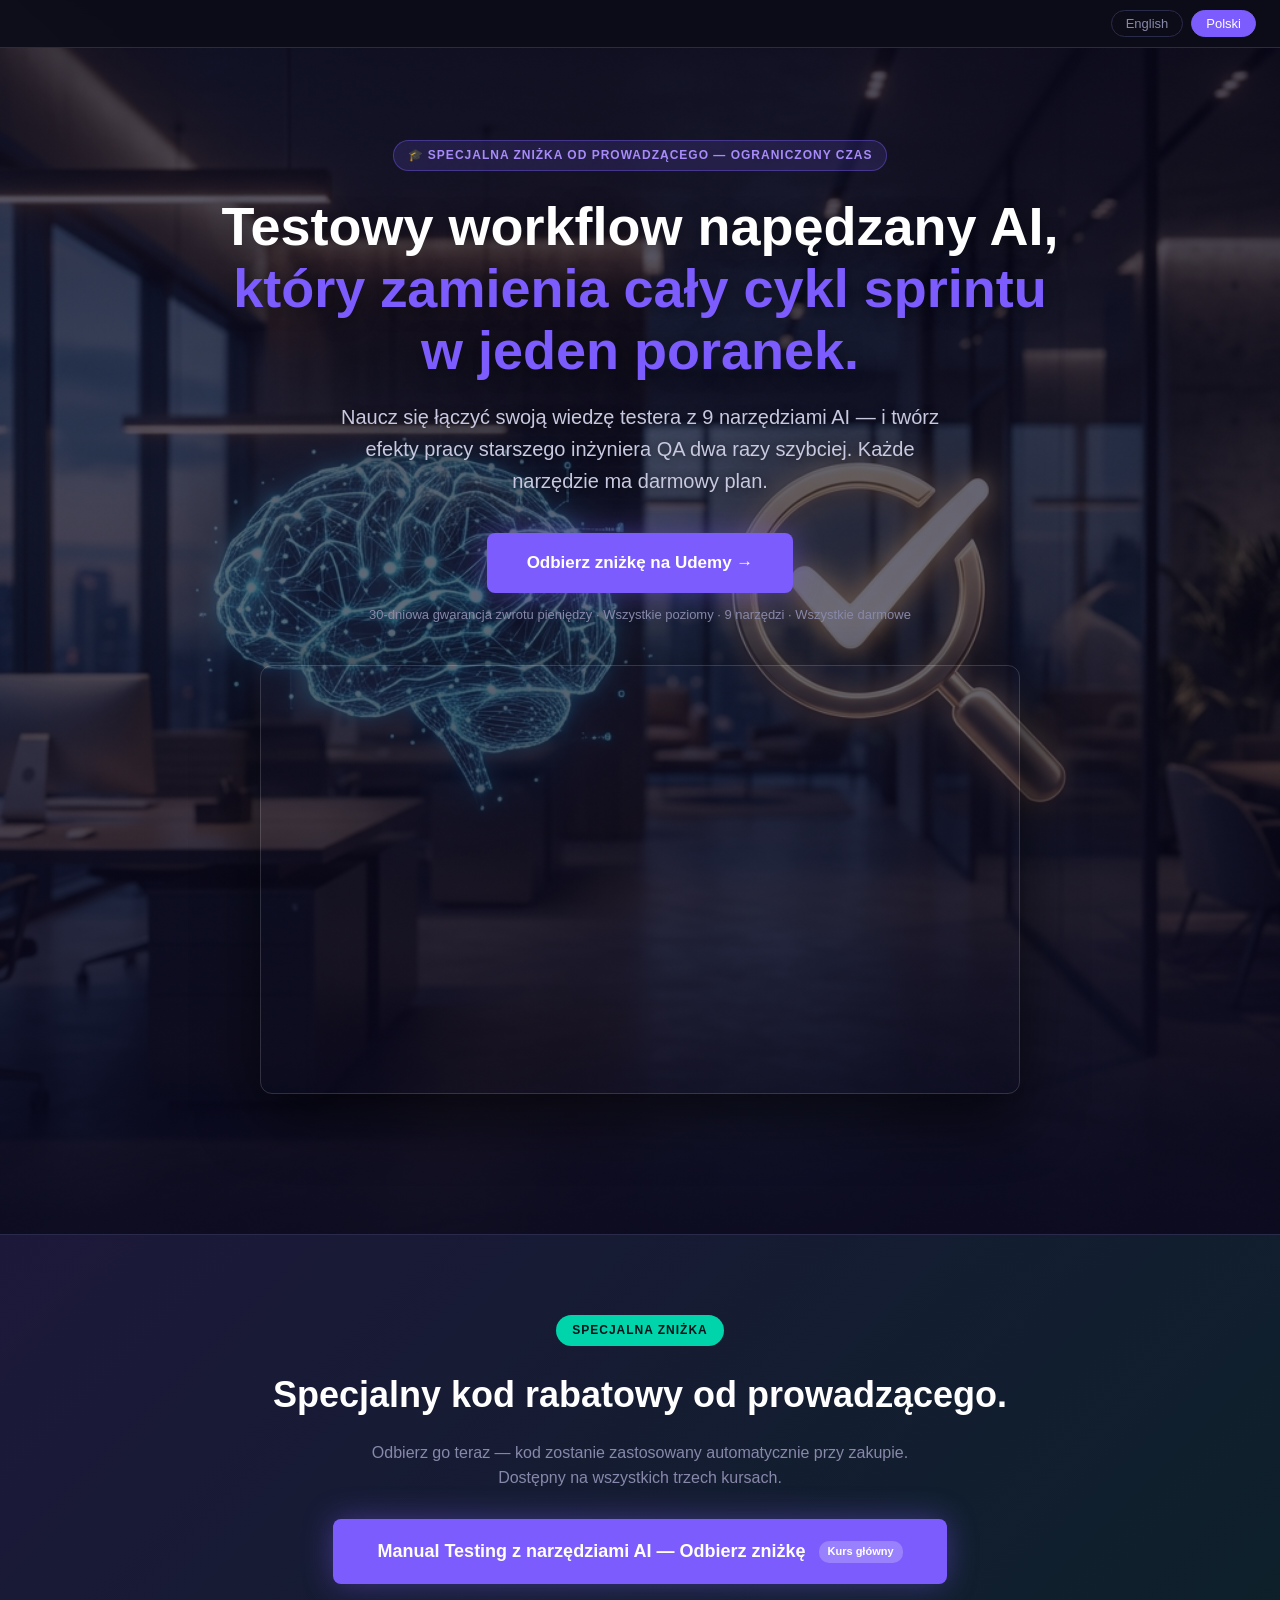
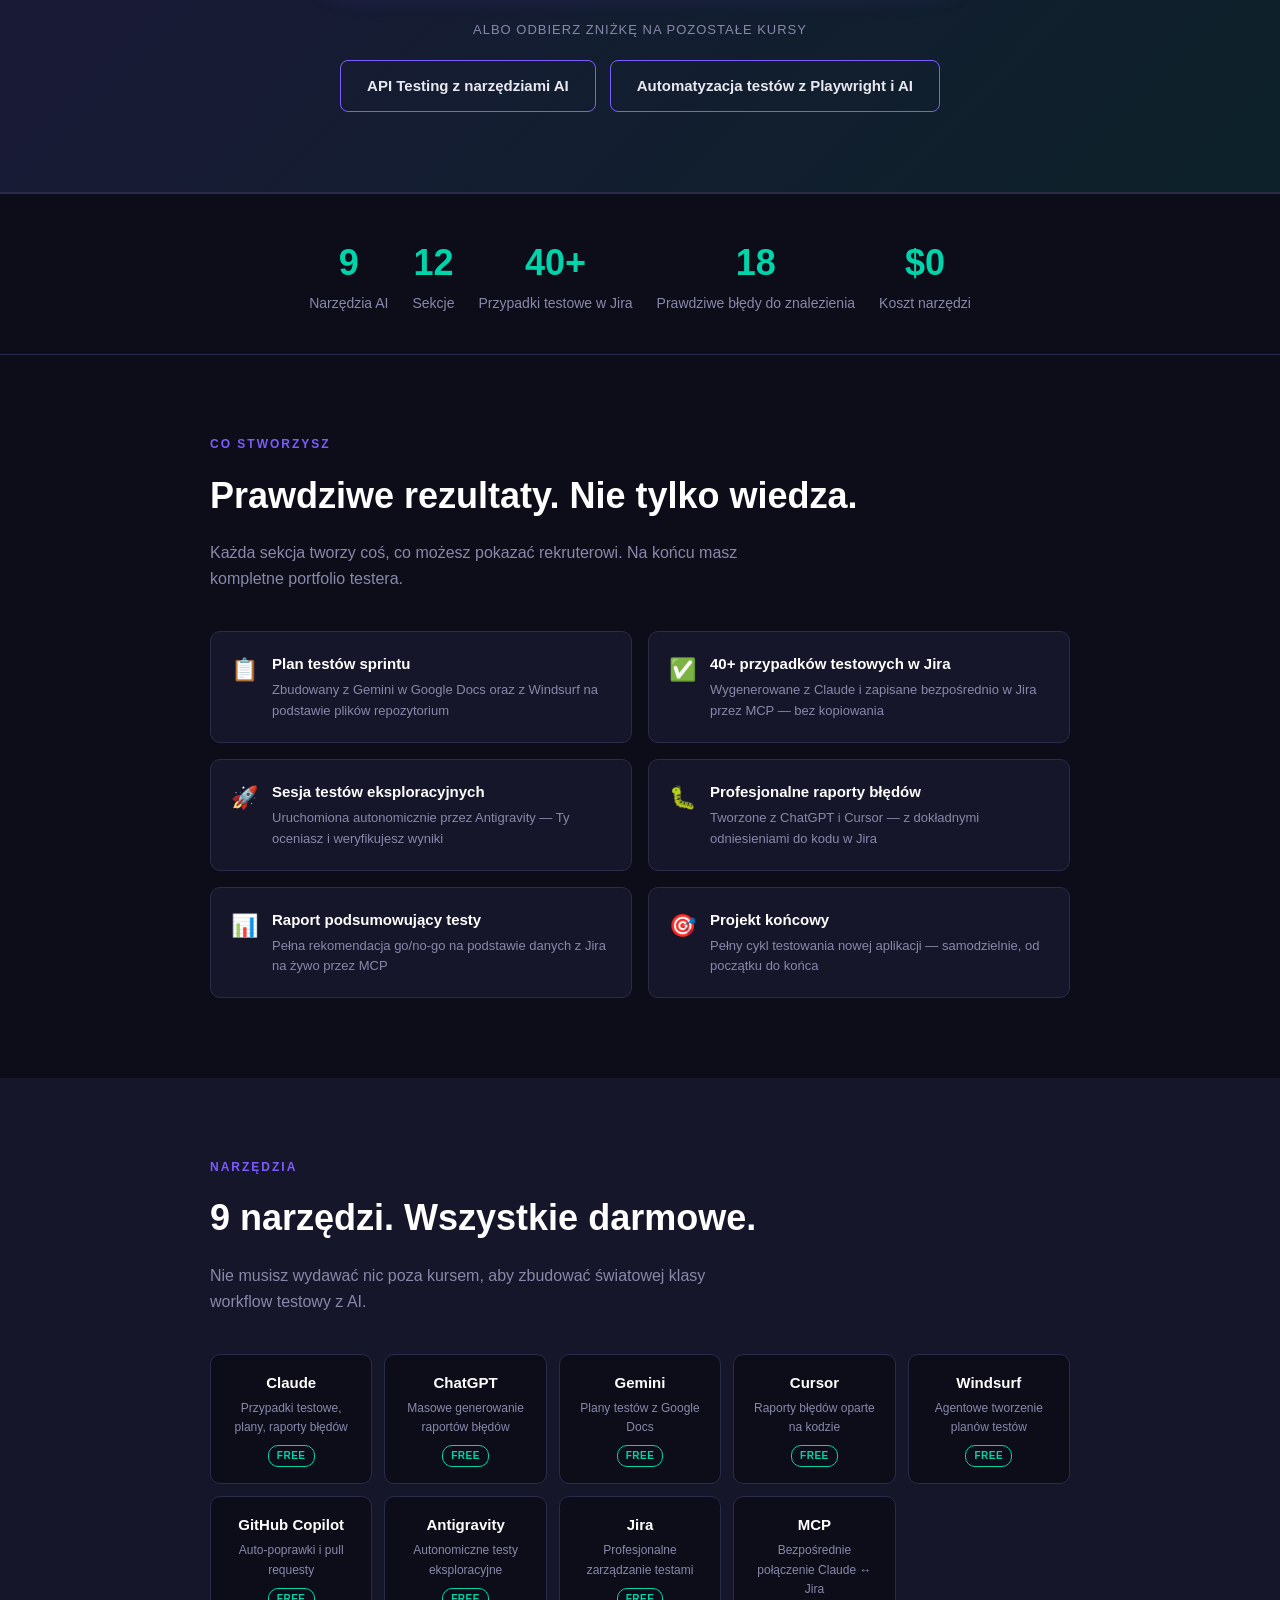
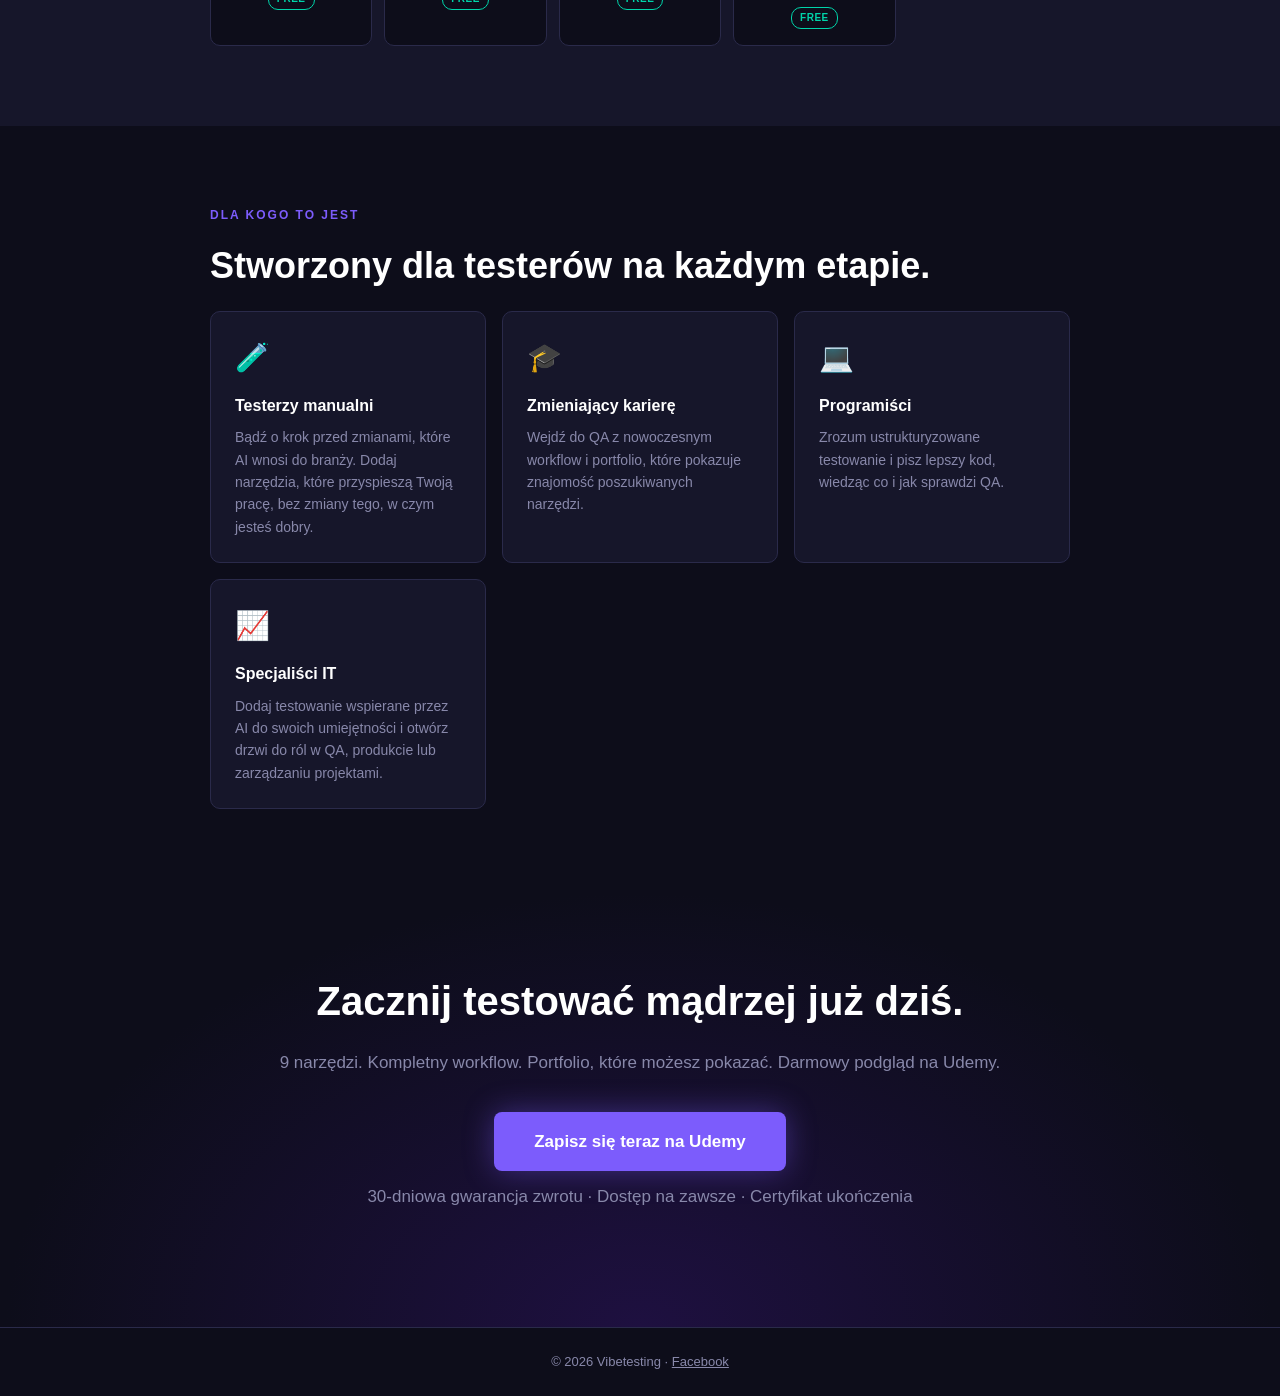
==== commit 6c6db9a4: "Landing: Polish by default + discount-led hero for Warsaw retarget - Default to Polish (Warsaw campa" ====
--- a/docs/index.html
+++ b/docs/index.html
@@ -408,19 +408,22 @@
     }
   </style>
 </head>
-<body>
+<body class="lang-pl">
 
   <!-- Language bar -->
   <div class="lang-bar">
-    <button class="lang-btn active" onclick="setLang('en')" id="btn-en">English</button>
-    <button class="lang-btn" onclick="setLang('pl')" id="btn-pl">Polski</button>
+    <button class="lang-btn" onclick="setLang('en')" id="btn-en">English</button>
+    <button class="lang-btn active" onclick="setLang('pl')" id="btn-pl">Polski</button>
   </div>
 
   <!-- ── HERO ── -->
   <section class="hero">
     <div class="container">
       <div class="hero-text">
-        <div class="badge">New Course on Udemy</div>
+        <div class="badge">
+          <span data-lang="en">🎓 Special instructor discount — limited time</span>
+          <span data-lang="pl">🎓 Specjalna zniżka od prowadzącego — ograniczony czas</span>
+        </div>
 
         <h1 data-lang="en">The AI-powered testing workflow<br><span>that turns a full sprint cycle<br>into a single morning.</span></h1>
         <h1 data-lang="pl">Testowy workflow napędzany AI,<br><span>który zamienia cały cykl sprintu<br>w jeden poranek.</span></h1>
@@ -429,8 +432,8 @@
         <p class="subtitle" data-lang="pl">Naucz się łączyć swoją wiedzę testera z 9 narzędziami AI — i twórz efekty pracy starszego inżyniera QA dwa razy szybciej. Każde narzędzie ma darmowy plan.</p>
 
         <a href="https://www.udemy.com/course/vibetesting-in-2026/?couponCode=40F3C1D1B196C6DA8101" class="cta-btn" onclick="fbq('track', 'Lead')" target="_blank" rel="noopener">
-          <span data-lang="en">Enrol on Udemy — Free Preview Available</span>
-          <span data-lang="pl" style="display:none">Zapisz się na Udemy — dostępny darmowy podgląd</span>
+          <span data-lang="en">Claim your discount on Udemy →</span>
+          <span data-lang="pl">Odbierz zniżkę na Udemy →</span>
         </a>
         <p class="cta-note" data-lang="en">30-day money-back guarantee · All levels · 9 tools · All free tiers</p>
         <p class="cta-note" data-lang="pl">30-dniowa gwarancja zwrotu pieniędzy · Wszystkie poziomy · 9 narzędzi · Wszystkie darmowe</p>
@@ -453,7 +456,7 @@
     <div class="container">
       <div class="offer-badge">
         <span data-lang="en">Special Discount</span>
-        <span data-lang="pl" style="display:none">Specjalna zniżka</span>
+        <span data-lang="pl">Specjalna zniżka</span>
       </div>
 
       <h2 class="section-title" data-lang="en">A special discount code from your instructor.</h2>
@@ -466,29 +469,29 @@
         <!-- MAIN COURSE — Manual Testing -->
         <a href="https://www.udemy.com/course/vibetesting-in-2026/?couponCode=40F3C1D1B196C6DA8101" class="cta-btn primary-offer" onclick="fbq('track', 'Lead')" target="_blank" rel="noopener">
           <span data-lang="en">Manual Testing with AI Tools — Claim Discount</span>
-          <span data-lang="pl" style="display:none">Manual Testing z narzędziami AI — Odbierz zniżkę</span>
+          <span data-lang="pl">Manual Testing z narzędziami AI — Odbierz zniżkę</span>
           <span class="offer-tag">
             <span data-lang="en">Main course</span>
-            <span data-lang="pl" style="display:none">Kurs główny</span>
+            <span data-lang="pl">Kurs główny</span>
           </span>
         </a>
 
         <div class="offer-courses-label">
           <span data-lang="en">Or grab the discount on the other courses</span>
-          <span data-lang="pl" style="display:none">Albo odbierz zniżkę na pozostałe kursy</span>
+          <span data-lang="pl">Albo odbierz zniżkę na pozostałe kursy</span>
         </div>
 
         <div class="secondary-row">
           <!-- API Testing -->
           <a href="https://www.udemy.com/course/vibe-testing-in-2026-api-testing-with-ai-tools/?couponCode=5EF4C17036D14B857814" class="cta-btn secondary" onclick="fbq('track', 'Lead')" target="_blank" rel="noopener">
             <span data-lang="en">API Testing with AI Tools</span>
-            <span data-lang="pl" style="display:none">API Testing z narzędziami AI</span>
+            <span data-lang="pl">API Testing z narzędziami AI</span>
           </a>
 
           <!-- Playwright -->
           <a href="https://www.udemy.com/course/vibetesting-in-2026-automated-testing-with-playwright-ai/?couponCode=2F4F4B8A409FAF528E2B" class="cta-btn secondary" onclick="fbq('track', 'Lead')" target="_blank" rel="noopener">
             <span data-lang="en">Automated Testing with Playwright &amp; AI</span>
-            <span data-lang="pl" style="display:none">Automatyzacja testów z Playwright i AI</span>
+            <span data-lang="pl">Automatyzacja testów z Playwright i AI</span>
           </a>
         </div>
       </div>
@@ -719,7 +722,7 @@
 
       <a href="https://www.udemy.com/course/vibetesting-in-2026/?couponCode=40F3C1D1B196C6DA8101" class="cta-btn" onclick="fbq('track', 'Lead')" target="_blank" rel="noopener">
         <span data-lang="en">Enrol on Udemy Now</span>
-        <span data-lang="pl" style="display:none">Zapisz się teraz na Udemy</span>
+        <span data-lang="pl">Zapisz się teraz na Udemy</span>
       </a>
       <p class="cta-note" data-lang="en">30-day money-back guarantee · Lifetime access · Certificate of completion</p>
       <p class="cta-note" data-lang="pl">30-dniowa gwarancja zwrotu · Dostęp na zawsze · Certyfikat ukończenia</p>
@@ -742,6 +745,11 @@
         el.style.display = el.dataset.lang === lang ? 'inline' : 'none';
       });
     }
+
+    // This page's traffic is the Warsaw campaign, and many Polish users have
+    // English-set devices (so browser-language detection would miss them). So we
+    // default EVERYONE to Polish; English stays one click away via the toggle.
+    setLang('pl');
   </script>
 
 </body>
